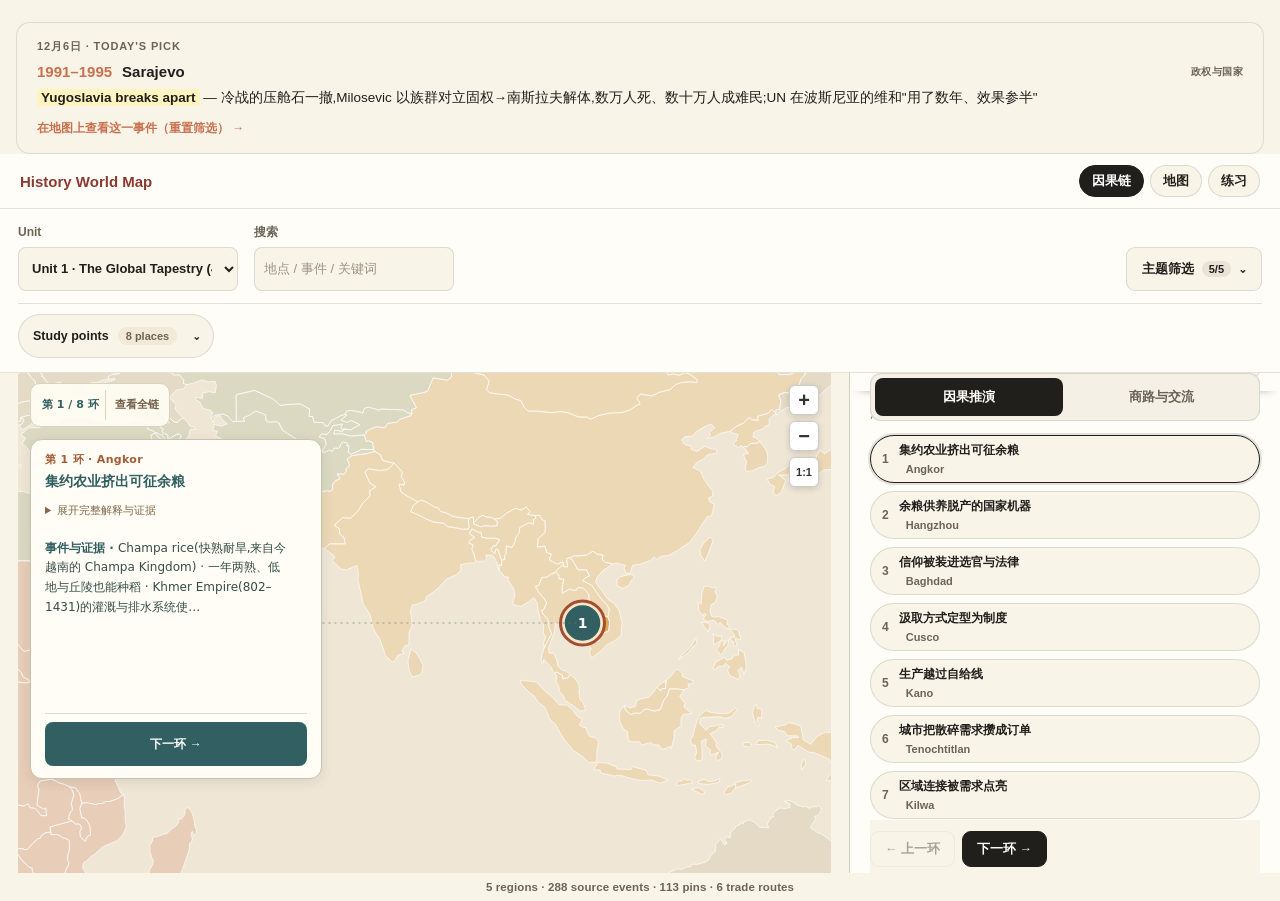
==== index.html @ 251aaf67 "feat: extract independently deployed World History workspace" ====
<!DOCTYPE html>
<html lang="zh-CN">
<head>
<meta charset="UTF-8">
<meta name="viewport" content="width=device-width, initial-scale=1">
<title>Magic History — AP 世界历史互动地图</title>
<meta name="description" content="历史不是要背的年表,是一张可以走进去的地图。AMSCO 教材页码可查、按 AP CED 五大主题分类的互动世界历史地图。">
<meta property="og:type" content="website">
<meta property="og:title" content="Magic History — AP 世界历史互动地图">
<meta property="og:description" content="悬浮、点开、跟着商队一路走——每一个地方都有它自己的故事。AMSCO 页码可查,按 AP CED 五大主题分类。">
<!-- 分享封面。相对路径在 Twitter/Facebook 能解析,但微信等抓取器只认绝对 URL ——
     域名确定后把 og:image / twitter:image 换成 https://<域名>/og-cover.png,并把 og:url 那行的注释打开。 -->
<meta property="og:image" content="og-cover.png">
<meta property="og:image:width" content="1200">
<meta property="og:image:height" content="630">
<meta property="og:image:alt" content="Magic History —— 世界地图底纹上的站名与标语">
<meta property="og:site_name" content="Magic History">
<meta property="og:locale" content="zh_CN">
<!-- <meta property="og:url" content="https://<域名>/"> -->
<meta name="twitter:card" content="summary_large_image">
<meta name="twitter:title" content="Magic History — AP 世界历史互动地图">
<meta name="twitter:description" content="悬浮、点开、跟着商队一路走——每一个地方都有它自己的故事。AMSCO 页码可查,按 AP CED 五大主题分类。">
<meta name="twitter:image" content="og-cover.png">
<link rel="icon" href="data:image/svg+xml,<svg xmlns='http://www.w3.org/2000/svg' viewBox='0 0 100 100'><rect width='100' height='100' rx='22' fill='%23c9714f'/><text x='50' y='50' font-family='Georgia,serif' font-size='62' fill='%23f9f4e8' text-anchor='middle' dominant-baseline='central'>M</text></svg>">
<style>
:root {
  --frame: #f2d3ce;
  --card: #f9f4e8;
  --ink: #211f1c;
  --ink-soft: #6b6456;
  --line: rgba(33,31,28,0.12);
  --sage: #8fa878;
  --gold: #d9a441;
  --blue: #6f9bc7;
  --pink: #e0949a;
  --terracotta: #c9714f;
  --sage-soft: #dbe4d2;
  --gold-soft: #f3e2bf;
  --blue-soft: #dbe7f0;
  --pink-soft: #f7e0e1;
}
* { box-sizing: border-box; }
html, body {
  margin: 0; height: 100%;
  background: var(--frame);
  color: var(--ink);
  font-family: "PingFang SC", "Hiragino Sans GB", -apple-system, "Helvetica Neue", sans-serif;
}
.serif { font-family: "Big Caslon", "Iowan Old Style", Georgia, "Palatino Linotype", "Songti SC", serif; }

.frame {
  min-height: 100%;
  display: flex; align-items: center; justify-content: center;
  padding: clamp(14px, 2vw, 24px);
}
.card {
  width: 100%; max-width: 1280px;
  background: var(--card);
  border-radius: 22px;
  box-shadow: 0 30px 70px rgba(33,31,28,0.18), 0 2px 0 rgba(255,255,255,0.4) inset;
  overflow: hidden;
  display: flex; flex-direction: column;
  position: relative;
}
/* Home 内容现在是真正的应用(地图+每日一史+功能区),让卡片按内容自然撑高、走整页滚动;
   Subjects/Teacher's pack/About us 内容轻,继续用封顶高度+内部滚动的"悬浮卡片"观感 */
.card.boxed { height: min(94vh, 900px); }

/* ---- nav ---- */
nav.topnav {
  flex: 0 0 auto;
  display: flex; align-items: center; justify-content: space-between;
  padding: 26px clamp(20px, 4vw, 52px) 0;
  z-index: 30;
}
.wordmark { font-size: 13px; font-weight: 800; letter-spacing: 0.14em; }
.wordmark .light { font-weight: 400; opacity: 0.65; }
.nav-right { display: flex; align-items: center; gap: clamp(14px, 2.6vw, 28px); }
.navlinks { display: flex; gap: clamp(18px, 3vw, 34px); list-style: none; margin: 0; padding: 0; }

/* ---- 语言切换(中文 / EN):中文为当前版本,英文版做好前点 EN 只提示 ---- */
.lang-switch { position: relative; display: flex; align-items: center; gap: 2px; }
.lang-switch .lang {
  font: inherit; font-size: 12.5px; font-weight: 700; color: var(--ink-soft);
  background: none; border: none; padding: 4px 8px; border-radius: 7px; cursor: pointer;
  transition: color .15s ease, background .15s ease;
}
.lang-switch .lang:hover { color: var(--ink); background: rgba(33,31,28,0.06); }
.lang-switch .lang.active { color: var(--ink); background: rgba(33,31,28,0.07); }
.lang-switch .lang:focus-visible { outline: 2px solid var(--terracotta); outline-offset: 2px; }
.lang-switch .lang-sep { font-size: 11px; color: rgba(33,31,28,0.25); }
.lang-hint {
  position: absolute; top: calc(100% + 8px); right: 0; white-space: nowrap;
  background: var(--ink); color: #fff; font-size: 11.5px; font-weight: 700;
  padding: 6px 11px; border-radius: 8px; z-index: 40;
  opacity: 0; transform: translateY(-3px); pointer-events: none;
  transition: opacity .2s ease, transform .2s ease;
}
.lang-hint.show { opacity: 1; transform: translateY(0); }
.navlinks li { font-size: 13px; font-weight: 600; color: var(--ink-soft); cursor: pointer; position: relative; padding-bottom: 4px; transition: color .15s ease; }
.navlinks li:hover { color: var(--ink); }
.navlinks li.active { color: var(--ink); }
.navlinks li.active::after {
  content: ""; position: absolute; left: 0; right: 0; bottom: -2px; height: 2px; background: var(--ink); border-radius: 2px;
}

/* ---- 尊重系统的"减少动态效果"设置:悬停位移、卡片浮起、平滑滚动一律收掉 ---- */
@media (prefers-reduced-motion: reduce) {
  *, *::before, *::after {
    animation-duration: .001ms !important; animation-iteration-count: 1 !important;
    transition-duration: .001ms !important; scroll-behavior: auto !important;
  }
  .today-pick:hover, .hero-cta:hover, .event-card.is-result:hover { transform: none; }
}

/* ---- view switching ---- */
.card > main { display: flex; flex-direction: column; flex: 1 1 auto; min-height: 0; }
.view { display: none; flex: 1 1 auto; min-height: 0; position: relative; }
.view.active { display: flex; flex-direction: column; }

/* ---- 每个非首页视图顶部的"回首页"链接,深入地图/事件卡片后不用滚回顶部找导航 ---- */
.back-link {
  position: absolute; top: 64px; left: clamp(16px, 3vw, 40px); z-index: 25;
  display: inline-flex; align-items: center; gap: 6px;
  font-size: 12.5px; font-weight: 700; color: #fff;
  background: var(--ink); padding: 7px 14px 7px 11px; border-radius: 999px;
  box-shadow: var(--shadow-sm, 0 1px 2px rgba(0,0,0,0.08));
  cursor: pointer; transition: opacity .15s ease, transform .15s ease;
}
.back-link:hover { opacity: 0.85; transform: translateX(-2px); }

/* ---- keyboard focus (a11y): 键盘 Tab 到可点元素时给出清晰焦点环 ---- */
.navlinks li:focus-visible, .subject-item:focus-visible, .today-pick:focus-visible,
.feature-clickable:focus-visible, .back-link:focus-visible, .hero-cta:focus-visible {
  outline: 2px solid var(--terracotta); outline-offset: 3px; border-radius: 6px;
}

/* ---- hero (home) ---- */
#view-home { align-items: stretch; justify-content: flex-start; }
.hero-copy { text-align: center; padding: 8px 24px 4px; }
.hero-copy h1 { font-size: clamp(28px, 4.6vw, 48px); font-weight: 500; margin: 6px 0 10px; letter-spacing: 0.02em; text-transform: lowercase; }
.hero-copy p { font-size: 14px; color: var(--ink-soft); max-width: 480px; margin: 0 auto; line-height: 1.75; }
.hero-cta {
  display: inline-flex; align-items: center; gap: 8px; margin-top: 20px;
  background: var(--ink); color: #fff; border: none; border-radius: 999px;
  padding: 11px 24px; font-size: 13px; font-weight: 700; cursor: pointer;
  transition: transform .15s ease, box-shadow .15s ease;
}
.hero-cta:hover { transform: translateY(-1px); box-shadow: 0 10px 20px rgba(33,31,28,0.22); }

.today-pick {
  width: 100%; max-width: 640px; margin: 22px auto 0; padding: 16px 20px;
  background: var(--card); border: 1px solid var(--line); border-radius: 14px;
  cursor: pointer; transition: box-shadow .15s ease, transform .15s ease; text-align: left;
}
.today-pick:hover { box-shadow: 0 10px 24px rgba(33,31,28,0.10); transform: translateY(-1px); }
.today-pick .tp-eyebrow { font-size: 11px; font-weight: 700; letter-spacing: 0.08em; text-transform: uppercase; color: var(--ink-soft); margin-bottom: 9px; }
.today-pick .tp-top { display: flex; align-items: center; gap: 10px; margin-bottom: 7px; flex-wrap: wrap; }
.today-pick .tp-yr { font-weight: 800; font-size: 15px; color: var(--terracotta); font-variant-numeric: tabular-nums; }
.today-pick .tp-city { font-weight: 700; font-size: 15px; }
.today-pick .tp-cat { margin-left: auto; font-size: 10px; font-weight: 700; color: var(--ink-soft); text-transform: uppercase; letter-spacing: 0.04em; }
.today-pick .tp-trig { font-size: 13.5px; line-height: 1.65; color: var(--ink); }
.today-pick .tp-trig .hl { background: #fff3bf; padding: 1px 4px; border-radius: 3px; font-weight: 700; }
.today-pick .tp-cta { margin-top: 11px; font-size: 12px; font-weight: 700; color: var(--terracotta); }

/* ---- 地图卡:表头 + 左右分栏(左地图 | 右事件),两边并排、都在视野里 ---- */
.map-card {
  width: 100%; max-width: 1000px; margin: 12px auto 0; border-radius: 18px; overflow: hidden;
  border: 1px solid var(--line); background: var(--card);
  box-shadow: var(--shadow-md, 0 6px 20px rgba(28,33,40,0.10));
}
.map-card[data-subject="world"],
.map-card[data-subject="art"] { width: calc(100% - 32px); max-width: none; }
.map-card-head { display: flex; align-items: center; gap: 12px; margin: 0; padding: 11px 20px; font-size: 15px; font-weight: 800; color: #8b3a2f; border-bottom: 1px solid var(--line); background: #fffdf8; }
/* 标题行的常驻入口:三组功能原本只在事件面板空态里露出,学生点开某一站后就再也找不到 */
.map-card-head .hdr-menu { display: flex; gap: 6px; margin-left: auto; }
.map-card-head .hdr-menu[hidden] { display: none; }
.map-card-head .hdr-btn { min-height: 32px; padding: 0 12px; border: 1px solid var(--line); border-radius: 999px; background: var(--card); font: inherit; font-size: 12px; font-weight: 700; color: var(--ink); cursor: pointer; }
.map-card-head .hdr-btn:hover { border-color: var(--ink-soft); }
.map-card-head .hdr-btn:focus-visible { outline: 2px solid #28708a; outline-offset: 2px; }
.map-card-head .hdr-btn[aria-pressed="true"] { background: var(--ink); border-color: var(--ink); color: #fff; }
/* ---- 满宽地图工具栏(时期 + 主题 + 搜索),横跨地图与事件面板之上。
       版式与艺术史地图那条筛选栏一致:标签在上、控件在下,44px 触摸高度 ---- */
.map-toolbar-host { position: relative; display: flex; flex-wrap: wrap; align-items: end; gap: 12px 18px; padding: 14px 18px; background: #fffdf8; border-bottom: 1px solid var(--line); }
.map-card[data-subject="world"] .map-toolbar-host {
  display: grid; grid-template-columns: minmax(168px, 220px) minmax(240px, 1fr) auto;
  align-items: end; gap: 12px 16px;
}
.map-toolbar-host[hidden] { display: none; }
.study-directory { grid-column:1/-1; min-width:0; border-top:1px solid var(--line); padding-top:10px; }
.study-directory summary { display:flex; align-items:center; gap:9px; min-height:44px; width:fit-content; padding:0 14px; border:1px solid var(--line); border-radius:999px; font-size:12.5px; font-weight:700; background:var(--card); cursor:pointer; list-style:none; }
.study-directory summary::-webkit-details-marker { display:none; }
.study-directory summary::after { content:'⌄'; margin-left:7px; }
.study-directory[open] summary::after { content:'⌃'; }
.study-directory summary:focus-visible, .study-place:focus-visible { outline:2px solid #28708a; outline-offset:3px; }
.study-directory-count { border-radius:999px; background:#f2e9d8; padding:3px 8px; font-size:11px; color:var(--ink-soft); }
.study-directory-heading { display:flex; flex-wrap:wrap; justify-content:space-between; gap:5px 12px; margin:13px 0 9px; font-size:12px; color:var(--ink-soft); font-weight:600; }
.study-directory-content { max-height:260px; overflow-y:auto; padding:3px; }
.study-directory-unit + .study-directory-unit { margin-top:16px; }
.study-directory-unit h3 { margin:0 0 9px; font-size:12px; font-weight:700; color:var(--ink-soft); }
.study-place-list { display:grid; grid-template-columns:repeat(4,minmax(0,1fr)); gap:8px; }
.study-place { display:flex; align-items:center; gap:10px; text-align:left; width:100%; min-height:60px; padding:10px 12px; border:1px solid var(--line); border-radius:11px; color:var(--ink); background:var(--card); font:inherit; cursor:pointer; }
.study-place:hover { border-color:var(--ink-soft); background:#faf5ea; }
.study-place[aria-pressed="true"] { border-color:#597f8b; background:#edf4f4; }
.study-pin-number { display:grid; place-items:center; flex:0 0 27px; height:27px; border-radius:50%; background:#426b93; color:white; font-size:11px; font-weight:700; }
.study-place-copy { min-width:0; display:grid; gap:4px; }
.study-place-name { font-size:13px; font-weight:700; line-height:1.35; overflow-wrap:anywhere; }
.study-place-meta { font-size:11.5px; font-weight:500; color:var(--ink-soft); }
.study-directory-status { margin:9px 0 0; font-size:12px; color:#8b3a2f; }
.study-directory-status:empty { display:none; }
@media (max-width:900px) { .study-place-list { grid-template-columns:repeat(2,minmax(0,1fr)); } }
@media (max-width:450px) { .study-place-list { grid-template-columns:1fr; } }
.mth-field { display: grid; gap: 5px; color: var(--ink-soft); font-size: 12px; font-weight: 600; }
.mth-field-label { display: flex; align-items: center; justify-content: space-between; gap: 10px; }
/* 时期/搜索是定宽控件;主题吃掉整行剩余空间,药丸在自己这一格里换行 */
.mth-field-search { flex: 0 1 auto; }
.mth-field-cats { flex: 1 1 320px; min-width: 0; }
.map-toolbar-host select, .map-toolbar-host input[type="search"] {
  font: inherit; min-height: 44px; max-width: 100%;
  border: 1px solid var(--line); border-radius: 8px; padding: 5px 9px;
  color: var(--ink); background: var(--card); font-size: 13px; font-weight: 600;
}
.map-toolbar-host select { min-width: 168px; }
/* 主题是多选药丸(时期是单选下拉),药丸行与下拉底部对齐 */
.mth-cats { display: flex; flex-wrap: wrap; gap: 7px; min-height: 44px; align-items: center; }
.mth-cat { display: inline-flex; align-items: center; gap: 5px; height: 34px; padding: 0 13px; border: 1px solid var(--line); border-radius: 999px; background: var(--card); font-size: 12.5px; font-weight: 700; color: var(--ink); cursor: pointer; user-select: none; transition: opacity .15s ease, border-color .15s ease; }
.mth-cat:hover { border-color: var(--ink-soft); }
.mth-cat:focus-visible { outline: 2px solid #28708a; outline-offset: 2px; }
.mth-cat .dot { width: 8px; height: 8px; border-radius: 50%; flex-shrink: 0; }
.mth-cat[aria-pressed="false"] { opacity: 0.4; }
.mth-theme-toggle {
  display: inline-flex; align-items: center; justify-content: center; gap: 8px;
  min-height: 44px; padding: 0 15px; border: 1px solid var(--line); border-radius: 9px;
  background: var(--card); color: var(--ink); font: inherit; font-size: 13px; font-weight: 800;
  cursor: pointer; white-space: nowrap;
}
.mth-theme-toggle:hover { border-color: var(--ink-soft); }
.mth-theme-toggle:focus-visible { outline: 2px solid #28708a; outline-offset: 2px; }
.mth-theme-toggle[aria-expanded="true"] { border-color: var(--terracotta); background: #fff; }
.mth-theme-active { min-width: 24px; padding: 2px 7px; border-radius: 999px; background: rgba(33,31,28,.08); font-size: 11px; }
.mth-theme-chevron { transition: transform .15s ease; }
.mth-theme-toggle[aria-expanded="true"] .mth-theme-chevron { transform: rotate(180deg); }
.mth-theme-panel {
  position: absolute; top: calc(100% - 6px); right: 18px; z-index: 20;
  width: min(560px, calc(100% - 36px)); padding: 12px;
  border: 1px solid var(--line); border-radius: 12px; background: #fffdf8;
  box-shadow: 0 12px 28px rgba(33,31,28,.16);
}
.mth-theme-panel[hidden] { display: none; }
.mth-search { position: relative; display: flex; align-items: center; }
.mth-search input { width: 200px; max-width: 46vw; padding-right: 34px; }
.mth-search input::placeholder { color: #9b9382; font-weight: 500; }
.map-toolbar-host select:focus-visible, .mth-search input:focus-visible { outline: 2px solid #28708a; outline-offset: 1px; }
/* 清除键做成 28px 的可视圆点 + 44px 的透明热区,跟地图标点的触摸标准对齐 */
.mth-clear { position: absolute; right: 6px; width: 28px; height: 28px; border: none; border-radius: 50%; background: rgba(33,31,28,0.09); color: #555; font-size: 15px; line-height: 1; cursor: pointer; display: flex; align-items: center; justify-content: center; }
.mth-clear::before { content: ""; position: absolute; top: 50%; left: 50%; width: 44px; height: 44px; transform: translate(-50%, -50%); }
.mth-clear[hidden] { display: none; }   /* display:flex 会盖掉 [hidden] 的 UA 样式,得显式关掉 */
.mth-count { font-size: 11.5px; font-weight: 700; color: var(--ink-soft); white-space: nowrap; }
@media (max-width: 720px) {
  .map-toolbar-host { padding: 12px 14px; gap: 10px 14px; }
  .map-card[data-subject="world"] .map-toolbar-host { grid-template-columns: minmax(0, 1fr); }
  .mth-field { gap: 4px; }
  .mth-cats { gap: 6px; }
  .mth-search input, .map-toolbar-host select, .mth-theme-toggle { width: 100%; max-width: none; }
  .mth-theme-panel { right: 14px; width: calc(100% - 28px); }
}
.mth-count:empty { display: none; }
.map-events-split { display: flex; align-items: stretch; height: min(540px, 62vh); }
.map-card[data-subject="world"] .map-events-split {
  display: grid;
  grid-template-columns: minmax(0, 1fr) clamp(380px, 34%, 430px);
}
.home-map-wrap { position: relative; flex: 0 0 66.67%; height: 100%; overflow: hidden; border-right: 1px solid var(--line); background: #efe7d6; }
.map-card[data-subject="world"] .home-map-wrap { min-width: 0; }
.subject-map-frame { display: none; width: 100%; height: 100%; border: 0; }
.subject-map-frame.active { display: block; }
.map-card[data-subject="art"] .map-events-split { height: min(760px, 78vh); }
.map-card[data-subject="art"] .home-map-wrap,
.map-card[data-subject="euro"] .home-map-wrap,
.map-card[data-subject="us"] .home-map-wrap,
.map-card[data-subject="geo"] .home-map-wrap { flex-basis: 100%; height: 100%; border-right: 0; border-bottom: 0; }
.map-card[data-subject="art"] .home-events { display: none; }
.home-map-caption { text-align: center; font-size: 11.5px; font-weight: 700; color: var(--ink-soft); letter-spacing: 0.01em; margin: 10px 0 0; }

/* ---- subject switcher (地图上方的科目切换药丸) ---- */
.subject-switcher {
  display: flex; gap: 8px; flex-wrap: wrap; justify-content: center;
  width: 100%; max-width: 1000px; margin: 22px auto 0; padding: 0 clamp(20px, 4vw, 52px);
}
.subj-pill {
  scroll-margin-top:8px;
  display: inline-flex; align-items: center; gap: 7px; font-size: 13px; font-weight: 700;
  color: var(--ink-soft); background: var(--card); border: 1px solid var(--line);
  border-radius: 999px; padding: 7px 15px; cursor: pointer;
  transition: transform .12s ease, border-color .15s ease, background .15s ease, color .15s ease;
}
.subj-pill:hover { transform: translateY(-1px); border-color: var(--ink-soft); }
.subj-pill .dot { width: 9px; height: 9px; border-radius: 50%; background: var(--pdot); flex-shrink: 0; }
.subj-pill.active { color: #fff; border-color: transparent; background: var(--pdot); }
.subj-pill.active .dot { background: #fff; }
.subj-pill .soon { font-size: 9.5px; font-weight: 700; letter-spacing: .03em; text-transform: uppercase; opacity: .7; }
.subj-pill:focus-visible { outline: 2px solid var(--terracotta); outline-offset: 3px; }

/* ---- 地图区覆盖层:切换加载骨架屏 & 未上线科目的"即将上线"占位 ---- */
.map-overlay { position: absolute; inset: 0; display: none; align-items: center; justify-content: center; z-index: 5; }
.map-overlay.show { display: flex; }
.map-coming-soon { flex-direction: column; gap: 12px; text-align: center; padding: 24px; background: var(--soon-soft, var(--sage-soft)); }
.map-coming-soon .cs-badge { width: 54px; height: 54px; border-radius: 50%; background: #fff; display: flex; align-items: center; justify-content: center; font-size: 24px; color: var(--soon-ink, var(--ink)); }
.map-coming-soon h3 { margin: 0; font-size: 21px; font-weight: 600; color: var(--soon-ink, var(--ink)); }
.map-coming-soon p { margin: 0; font-size: 13px; color: var(--ink-soft); max-width: 320px; line-height: 1.65; }
.map-skeleton { flex-direction: column; gap: 12px; background: var(--card); }
.map-skeleton .sk-label { font-size: 12.5px; font-weight: 700; color: var(--ink-soft); }
.map-skeleton .sk-bar { width: 220px; height: 12px; border-radius: 6px; background: linear-gradient(90deg, #ece3d2 25%, #f6efe0 50%, #ece3d2 75%); background-size: 200% 100%; animation: sk-shimmer 1.1s linear infinite; }
.map-skeleton .sk-bar.s2 { width: 150px; }
.map-retry { display:none; min-height:40px; padding:8px 16px; border:1px solid var(--line); border-radius:999px; color:var(--ink); background:var(--card); font:inherit; font-size:12px; font-weight:700; cursor:pointer; }
.map-retry.show { display:block; }
@keyframes sk-shimmer { 0% { background-position: 200% 0; } 100% { background-position: -200% 0; } }

/* ---- 右侧事件面板:与地图等高、内部滚动;点标点后该站事件在这里完整显示(单列) ---- */
/* overscroll-behavior: contain —— 面板滚到头之后不要把滚动交给外层页面,
   否则学生在右栏读链条,读到底整个首页跟着往下窜。 */
.home-events { flex: 1 1 0; min-width: 0; height: 100%; overflow-y: auto; overscroll-behavior: contain; background: var(--card); }
.home-events .he-empty { padding: 52px 22px; text-align: center; color: var(--ink-soft); font-size: 13px; line-height: 1.75; }
.home-events .event-head { display: flex; align-items: center; flex-wrap: wrap; gap: 4px 10px; margin: 0; padding: 16px 20px 13px; border-bottom: 1px solid var(--line); background: var(--card); position: sticky; top: 0; z-index: 1; }
.home-events .event-head .badge { width: 32px; height: 32px; border-radius: 8px; color: #fff; display: flex; align-items: center; justify-content: center; font-weight: 800; font-size: 14px; flex-shrink: 0; font-variant-numeric: tabular-nums; }
.home-events .event-head .city-name { font-size: 19px; font-weight: 800; letter-spacing: -0.01em; }
.home-events .event-head .city-count { font-size: 12px; color: var(--ink-soft); font-weight: 600; white-space: nowrap; }
/* 面板较窄,事件卡一律单列纵向堆叠,不用多栏/并排 */
.home-events .event-list { columns: initial !important; display: block; padding: 14px 18px 22px; }
.home-events .event-list .event-card { max-width: none; margin: 0 0 12px; flex: none; }
.home-events .event-card { break-inside: avoid; border: 1px solid var(--line); border-left: 4px solid var(--ink-soft); border-radius: 10px; padding: 13px 16px; background: #fff; box-shadow: 0 1px 2px rgba(33,31,28,0.06); }
.home-events .event-card .ec-top { display: flex; align-items: center; gap: 9px; margin-bottom: 7px; }
.home-events .event-card .ec-yr { font-weight: 800; font-size: 13.5px; color: var(--terracotta); font-variant-numeric: tabular-nums; letter-spacing: -0.01em; }
.home-events .event-card .ec-cat { font-size: 10px; font-weight: 700; color: var(--ink-soft); text-transform: uppercase; letter-spacing: .05em; margin-left: auto; white-space: nowrap; }
.home-events .event-card .ec-trig { font-size: 13.5px; font-weight: 600; line-height: 1.55; color: var(--ink); }
.home-events .event-card .ec-trig .hl { background: #fff3bf; padding: 1px 4px; border-radius: 3px; font-weight: 700; }
/* 搜索结果条(从地图镜像过来的),点一条跳到地图上那一站 */
.home-events .event-card.is-result { cursor: pointer; transition: border-color .15s ease, box-shadow .15s ease, transform .15s ease; }
.home-events .event-card.is-result:hover { border-color: var(--ink-soft); box-shadow: 0 3px 10px rgba(28,33,40,0.10); transform: translateY(-1px); }
.home-events .event-card.is-result:focus-visible { outline: 2px solid #28708a; outline-offset: 2px; }
.home-events .ec-where { display: flex; align-items: center; gap: 7px; margin-top: 9px; padding-top: 8px; border-top: 1px dashed var(--line); font-size: 11.5px; font-weight: 700; color: var(--ink-soft); }
.home-events .ec-where .ew-pin { display: inline-flex; align-items: center; justify-content: center; min-width: 19px; height: 19px; padding: 0 5px; border-radius: 5px; background: rgba(139,26,26,0.10); color: #8b1a1a; font-size: 11px; font-variant-numeric: tabular-nums; }
.home-events .ec-where .ew-go { margin-left: auto; color: var(--terracotta); white-space: nowrap; }
.home-events .event-head .badge-search { background: #3f4a56 !important; font-size: 15px; }
/* ---- 随堂练习面板(从地图镜像过来) ---- */
.home-events .quiz-panel { padding: 16px 20px 14px; border-bottom: 1px solid var(--line); background: #fffdf8; }
.home-events .qz-head { display: flex; align-items: baseline; gap: 12px; }
.home-events .qz-title { font-size: 16px; font-weight: 800; color: var(--ink); }
.home-events .qz-score { margin-left: auto; font-size: 12px; font-weight: 700; color: var(--ink-soft); white-space: nowrap; }
.home-events .qz-ask { margin: 10px 0 0; font-size: 13.5px; font-weight: 700; color: var(--ink); }
.home-events .qz-ask span { margin-left: 8px; font-size: 12px; font-weight: 600; color: var(--ink-soft); }
.home-events .qz-opts { display: flex; flex-wrap: wrap; gap: 7px; margin: 12px 0 0; }
.home-events .qz-opt { min-height: 40px; padding: 0 15px; border: 1px solid var(--line); border-radius: 9px; background: var(--card); font: inherit; font-size: 13px; font-weight: 700; color: var(--ink); cursor: pointer; transition: border-color .15s ease, background .15s ease; }
.home-events .qz-opt:hover { border-color: var(--ink-soft); background: #fff; }
.home-events .qz-opt:focus-visible { outline: 2px solid #28708a; outline-offset: 2px; }
.home-events .qz-opt .qz-dot { display: inline-block; width: 8px; height: 8px; border-radius: 50%; margin-right: 6px; vertical-align: middle; }
.home-events .qz-opts-stack { flex-direction: column; align-items: stretch; }
.home-events .qz-opt-long { min-height: 0; padding: 11px 14px; text-align: left; font-weight: 600; line-height: 1.6; white-space: normal; }
.home-events .qz-stats { margin: 12px 0 0; font-size: 11.5px; font-weight: 600; color: var(--ink-soft); }
.home-events .qz-link { border: none; background: none; padding: 0; font: inherit; font-size: 11.5px; font-weight: 700; color: var(--terracotta); text-decoration: underline; cursor: pointer; }
.home-events .qz-link:focus-visible { outline: 2px solid #28708a; outline-offset: 2px; }
.home-events .qz-result { display: flex; align-items: baseline; gap: 14px; margin: 14px 0 0; flex-wrap: wrap; }
.home-events .qz-big { font-size: 34px; font-weight: 800; letter-spacing: -0.02em; color: var(--ink); font-variant-numeric: tabular-nums; }
.home-events .qz-big span { font-size: 18px; font-weight: 700; color: var(--ink-soft); }
.home-events .qz-verdict-text { font-size: 13px; font-weight: 700; color: var(--ink-soft); }
.home-events .qz-note { margin-left: auto; padding: 2px 8px; border-radius: 999px; background: rgba(33,31,28,0.08); font-size: 11px; font-weight: 700; color: var(--ink-soft); white-space: nowrap; }
.home-events .qz-card { margin: 11px 0 0; padding: 13px 16px; border: 1px solid var(--line); border-left: 4px solid var(--ink-soft); border-radius: 10px; background: #fff; }
.home-events .qz-meta { display: flex; align-items: center; gap: 9px; margin-bottom: 7px; }
.home-events .qz-yr { font-weight: 800; font-size: 13.5px; color: var(--terracotta); font-variant-numeric: tabular-nums; }
.home-events .qz-cat { font-size: 10px; font-weight: 700; color: var(--ink-soft); text-transform: uppercase; letter-spacing: .05em; margin-left: auto; white-space: nowrap; }
.home-events .qz-trig { font-size: 13.5px; font-weight: 600; line-height: 1.6; color: var(--ink); }
.home-events .qz-trig .hl { background: #fff3bf; padding: 1px 4px; border-radius: 3px; font-weight: 700; }
.home-events .qz-verdict { display: flex; flex-wrap: wrap; align-items: center; gap: 10px; margin: 12px 0 0; padding: 10px 13px; border-radius: 9px; font-size: 13px; font-weight: 700; }
.home-events .qz-verdict.ok { background: rgba(143,168,120,0.18); color: #3f5230; }
.home-events .qz-verdict.near { background: rgba(217,164,65,0.20); color: #7a5a12; }
.home-events .qz-verdict.bad { background: rgba(139,26,26,0.12); color: #8b1a1a; }
.home-events .qz-ctrl { display: flex; flex-wrap: wrap; align-items: center; gap: 8px; margin: 13px 0 0; }
.home-events .qz-hint { font-size: 12px; font-weight: 700; color: var(--ink-soft); }
.home-events .qz-stem { margin: 10px 0 0; font-size: 13px; line-height: 1.7; color: var(--ink-soft); }
.home-events .qz-reveal-title { padding: 14px 20px 0; font-size: 12px; font-weight: 800; color: var(--ink-soft); }
.home-events .quiz-chip .rc-dot { box-shadow: 0 0 0 3px rgba(139,26,26,0.12); }

/* ---- 商路行程面板(从地图镜像过来) ---- */
.home-events .route-panel { padding: 16px 20px 14px; border-bottom: 1px solid var(--line); background: #fffdf8; }
/* 标题与切换器是导航,必须常驻:面板会自动滚到当前环,不吸顶的话学生一落地就看不到
   自己在哪条链、能往哪切(实测落地 scrollTop 632,标题和切换器都在视口外)。 */
/* 吸顶块要满宽出血:负外边距抵掉 .route-panel 的 16px/20px 内边距,再用等量内边距把文字放回原位。
   否则背景两侧各短 20px,内容会从缝里滚过去;上内边距只有 2px 时标题几乎贴着边框。
   背景用 inherit 跟 .route-panel 取同一个值 —— 写 var(--card) 会差出一档(#f9f4e8 vs #fffdf8),
   看起来就像面板上贴了一块独立色块。 */
.home-events .rt-top { position: sticky; top: 0; z-index: 3; background: inherit;
  margin: -16px -20px 0; padding: 16px 20px 13px;
  box-shadow: 0 7px 9px -9px rgba(43,33,24,.45); }
.home-events .chain-panel-toggle { position: sticky; top: 0; z-index: 4; display: flex; flex-wrap: wrap; gap: 6px; margin: -16px -20px 12px; padding: 16px 20px 10px; background: #fffdf8; }
.home-events .chain-panel-toggle button { flex: 1 1 112px; min-width: 0; min-height: 36px; padding: 6px 12px; border: 1px solid var(--line); border-radius: 999px; background: var(--card); color: var(--ink-soft); font: inherit; font-size: 12px; font-weight: 800; cursor: pointer; }
.home-events .chain-panel-toggle button:hover { border-color: var(--ink-soft); }
.home-events .chain-panel-toggle button[aria-pressed="true"] { border-color: var(--ink); background: var(--ink); color: #fff; }
.home-events .chain-panel-toggle button:focus-visible { outline: 2px solid #28708a; outline-offset: 2px; }
.home-events .chain-route-panel .rt-top { top: 62px; margin-top: 0; }
.home-events .course-mainline { padding: 16px 20px 20px; border-bottom: 1px solid var(--line); background: #fffdf8; }
.home-events .course-mainline-head { margin: 0 0 13px; }
.home-events .course-mainline-title { font-size: 17px; font-weight: 800; }
.home-events .course-mainline-subtitle { margin: 5px 0 0; color: var(--ink-soft); font-size: 12px; line-height: 1.55; }
.home-events .course-mainline-sequence { display: flex; flex-direction: column; align-items: stretch; min-width: 0; }
.home-events .mainline-segment { position: relative; display: grid; grid-template-columns: auto minmax(0, 1fr) auto; align-items: center; gap: 9px; width: 100%; min-width: 0; padding: 12px 13px; border: 1px solid var(--line); border-radius: 11px; background: var(--card); color: var(--ink); font: inherit; text-align: left; }
.home-events button.mainline-segment { cursor: pointer; }
.home-events button.mainline-segment:hover { border-color: var(--ink-soft); background: #fffaf0; }
.home-events button.mainline-segment:focus-visible { outline: 2px solid #28708a; outline-offset: 2px; }
.home-events .mainline-segment.active { border-color: #76539a; box-shadow: 0 0 0 1px rgba(118,83,154,.22); }
.home-events .mainline-node { width: 11px; height: 11px; border-radius: 50%; background: #76539a; box-shadow: 0 0 0 4px rgba(118,83,154,.12); }
.home-events .mainline-copy { min-width: 0; }
.home-events .mainline-name { display: block; overflow-wrap: anywhere; font-size: 12.5px; font-weight: 800; line-height: 1.5; }
.home-events .mainline-units { display: block; margin-top: 3px; color: var(--ink-soft); font-size: 11px; font-weight: 700; }
.home-events .mainline-rings { color: var(--ink-soft); font-size: 11px; font-weight: 800; white-space: nowrap; }
.home-events .mainline-bridge { position: relative; margin: 0 0 0 18px; padding: 10px 9px 10px 20px; border-left: 2px solid #287f83; color: var(--ink-soft); font-size: 11.5px; line-height: 1.55; overflow-wrap: anywhere; }
.home-events .mainline-bridge::before { content: "↓"; position: absolute; left: -8px; top: 50%; transform: translateY(-50%); padding: 1px 2px; background: #fffdf8; color: #287f83; font-weight: 900; }
.home-events .mainline-segment-pending { border-style: dashed; background: var(--paper); color: var(--ink-soft); }
.home-events .mainline-segment-pending .mainline-node { background: var(--ink-faint); box-shadow: none; }
.home-events .rt-head { display: flex; align-items: baseline; gap: 12px; flex-wrap: wrap; }
.home-events .rt-name { font-size: 16px; font-weight: 800; letter-spacing: -0.01em; color: var(--ink); }
.home-events .rt-progress { margin-left: auto; font-size: 12px; font-weight: 700; color: var(--ink-soft); white-space: nowrap; }
.home-events .rt-blurb { margin: 9px 0 0; font-size: 13px; line-height: 1.7; color: var(--ink); }
.home-events .rt-exam { margin: 7px 0 0; font-size: 12.5px; line-height: 1.65; color: var(--ink-soft); }
.home-events .rt-exam span { display: inline-block; margin-right: 6px; padding: 1px 7px; border-radius: 5px; background: rgba(43,33,24,0.09); color: var(--ink); font-size: 11px; font-weight: 800; }
.home-events .rt-seam { margin: 12px 0 0; padding: 11px 13px; border-left: 3px solid #287f83; border-radius: 0 8px 8px 0; background: rgba(40,127,131,0.08); color: var(--ink); }
.home-events .rt-seam + .rt-stops { margin-top: 10px; }
.home-events .rt-stops + .rt-seam { margin-top: 12px; }
.home-events .rt-seam-label { color: #176369; font-size: 11px; font-weight: 800; letter-spacing: .055em; text-transform: uppercase; }
.home-events .rt-seam-copy { margin: 5px 0 0; font-size: 12px; line-height: 1.65; color: var(--ink-soft); overflow-wrap: anywhere; }
.home-events .rt-seam-action { display: inline-flex; align-items: center; min-height: 34px; margin: 8px 0 0; padding: 0 11px; border: 1px solid rgba(40,127,131,0.45); border-radius: 8px; background: rgba(255,255,255,0.62); color: #176369; font: inherit; font-size: 12px; font-weight: 800; line-height: 1.35; text-align: left; white-space: normal; cursor: pointer; }
.home-events .rt-seam-action:hover { border-color: #287f83; background: rgba(255,255,255,0.88); }
.home-events .rt-seam-action:focus-visible { outline: 2px solid #287f83; outline-offset: 2px; }
.home-events .rt-seam-pending { display: inline-block; margin: 7px 0 0; color: #176369; font-size: 11.5px; font-weight: 700; }
@media (max-width: 720px) {
  .home-events .rt-seam { padding: 10px 11px; }
  .home-events .rt-seam-action { width: 100%; justify-content: center; }
}
.home-events .rt-stops { display: flex; flex-wrap: wrap; gap: 6px; margin: 12px 0 0; }
.home-events .rt-stop { display: inline-flex; align-items: center; gap: 6px; min-height: 34px; padding: 0 11px; border: 1px solid var(--line); border-radius: 999px; background: var(--card); font: inherit; font-size: 12px; font-weight: 700; color: var(--ink); cursor: pointer; }
.home-events .rt-stop .rt-dot { width: 7px; height: 7px; border-radius: 50%; background: #b7ae9c; }
.home-events .rt-stop .rt-num { font-variant-numeric: tabular-nums; color: var(--ink-soft); }
.home-events .rt-stop.done { opacity: .62; }
.home-events .rt-stop.done .rt-dot { background: var(--ink-soft); }
/* 因果链一律不用主题色:GOV/ECN/CDI/SIO/TEC 已占掉红绿紫橙深蓝,链条再用就分不清
   紫圆点到底是「文化与宗教」还是「因果链」。状态改用填充与环线表达。 */
.home-events .rt-stop.now { border-color: var(--ink); box-shadow: 0 0 0 2px rgba(43,33,24,0.13); }
.home-events .rt-stop.now .rt-dot { background: var(--ink); }
/* 因果链:竖排 + 箭头机制 */
/* sticky 控制条会盖住最后一环,给链条留出它的高度(8 环时正好压住交棒下一单元那环) */
.home-events .rt-stops-chain { flex-direction: column; align-items: stretch; gap: 0; padding-bottom: 52px; }
.home-events .rt-stops-chain .rt-stop { justify-content: flex-start; text-align: left; }
/* 链内切换器:主干链与补充链各占一行,标签列等宽,两个控件左右边缘对齐 —— 之前四块东西
   各自为政地堆着,窄栏里显得很挤。层级靠"一个是常驻按钮、一个是多选下拉"来分。 */
.home-events .rt-switch { display: flex; flex-direction: column; gap: 6px; margin: 9px 0 0; }
.home-events .rt-pick { display: flex; align-items: center; gap: 9px; }
.home-events .rt-pick-lb { flex: 0 0 42px; font-size: 11.5px; font-weight: 700; color: var(--ink-soft); }
.home-events .rt-spine { flex: 1 1 auto; min-width: 0; display: flex; align-items: center; gap: 8px; min-height: 34px;
  padding: 0 11px; border: 1px solid var(--line); border-radius: 8px; background: var(--card);
  font: inherit; font-size: 12.5px; font-weight: 700; color: var(--ink); cursor: pointer; text-align: left; }
.home-events .rt-spine:hover { border-color: var(--ink-soft); }
.home-events .rt-spine.on { border-color: var(--ink); background: rgba(43,33,24,0.05); }
.home-events .rt-spine .rc-dot { width: 8px; height: 8px; border-radius: 50%; flex: 0 0 8px; background: var(--ink) !important; }
.home-events .rs-name { flex: 1 1 auto; min-width: 0; }
.home-events .rt-branch-select { flex: 1 1 auto; min-width: 0; font: inherit; min-height: 34px; border: 1px solid var(--line);
  border-radius: 8px; padding: 4px 8px; color: var(--ink); background: var(--card); font-size: 12.5px; font-weight: 700; cursor: pointer; }
.home-events .rt-branch-select:hover { border-color: var(--ink-soft); }
.home-events .rt-switch-chip { display: inline-flex; align-items: center; gap: 5px; min-height: 30px; padding: 0 10px; border: 1px solid var(--line); border-radius: 999px; background: var(--card); font: inherit; font-size: 11.5px; font-weight: 700; color: var(--ink-soft); cursor: pointer; text-align: left; }
.home-events .rt-switch-chip:hover { border-color: var(--ink-soft); }
.home-events .rt-switch-chip.on { color: var(--ink); border-color: var(--ink); background: rgba(43,33,24,0.05); }
/* 支线空心环、骨架条实心点:同为中性色,靠填充区分层级 */
.home-events .rt-switch-chip .rc-dot { width: 7px; height: 7px; border-radius: 50%; flex: 0 0 7px; background: transparent !important; box-shadow: inset 0 0 0 1.5px var(--ink-soft); }
.home-events .rt-switch-chip .rc-count, .home-events .rt-spine .rc-count { font-size: 10.5px; }
.home-events .rt-stop .rt-sub { margin-left: 7px; font-size: 11px; font-weight: 600; color: var(--ink-soft); }
.home-events .rt-link { display: flex; gap: 8px; padding: 7px 0 7px 13px; margin: 2px 0; font-size: 12px; line-height: 1.6; color: var(--ink-soft); }
.home-events .rt-arrow { flex: 0 0 auto; color: var(--ink); font-weight: 800; }
.home-events .rt-evidence { margin: 11px 0 0; font-size: 12px; line-height: 1.6; color: var(--ink-soft); }
.home-events .rt-evidence span { display: inline-block; margin-right: 6px; padding: 1px 7px; border-radius: 5px; background: rgba(43,33,24,0.09); color: var(--ink); font-size: 11px; font-weight: 800; }
.home-events .chain-chip .rc-dot { box-shadow: 0 0 0 3px rgba(90,45,122,0.12); }
/* 同 world-map.html:链条长到超过右栏高度时,控制条吸底,"下一站"始终在手边 */
.home-events .rt-ctrl { display: flex; flex-wrap: wrap; gap: 7px; margin: 13px 0 0; position: sticky; bottom: 0; padding: 11px 0 6px; background: var(--card); }
.home-events .rt-btn { min-height: 36px; padding: 0 14px; border: 1px solid var(--line); border-radius: 9px; background: var(--card); font: inherit; font-size: 12.5px; font-weight: 700; color: var(--ink); cursor: pointer; }
.home-events .rt-btn.primary { background: var(--ink); border-color: var(--ink); color: #fff; }
.home-events .rt-btn.ghost { color: var(--ink-soft); }
.home-events .rt-btn[disabled] { opacity: .38; cursor: default; }
.home-events .rt-stop:focus-visible, .home-events .rt-btn:focus-visible { outline: 2px solid #28708a; outline-offset: 2px; }
/* ---- Unit 1 location study (cloned from the embedded map panel) ---- */
.home-events .location-study-entry { display: flex; justify-content: center; margin: 8px 18px 22px; }
.home-events .location-study-open { min-height: 44px; white-space: normal; }
.home-events .location-study-open:focus-visible { outline: 3px solid #28708a; outline-offset: 2px; }
.home-events .location-study-view { display: grid; gap: 14px; min-width: 0; padding: 16px 18px 22px; overflow-wrap: anywhere; }
.home-events .location-study-back { justify-self: start; min-height: 44px; white-space: normal; }
.home-events .location-study-title { margin: 0; color: var(--ink); font-size: 22px; line-height: 1.25; letter-spacing: -0.01em; }
.home-events .location-study-title:focus { border-radius: 4px; outline: 3px solid #28708a; outline-offset: 4px; }
.home-events .location-study-context { margin: -6px 0 0; color: var(--ink-soft); font-size: 12px; font-weight: 700; }
.home-events .location-study-list { display: grid; gap: 10px; min-width: 0; }
.home-events .location-study-item { min-width: 0; border: 1px solid var(--line); border-radius: 11px; background: var(--card); box-shadow: 0 1px 2px rgba(33,31,28,0.06); overflow: hidden; }
.home-events .location-study-toggle { display: grid; grid-template-columns: minmax(82px, auto) minmax(0, 1fr); gap: 5px 12px; width: 100%; min-height: 44px; padding: 13px 15px; border: 0; background: transparent; color: var(--ink); font: inherit; text-align: left; cursor: pointer; }
.home-events .location-study-toggle:hover { background: #fffaf0; }
.home-events .location-study-toggle[aria-expanded="true"] { background: #f7efe0; }
.home-events .location-study-toggle:focus-visible { position: relative; z-index: 1; outline: 3px solid #28708a; outline-offset: -3px; }
.home-events .location-study-date { grid-row: 1 / span 3; color: var(--terracotta); font-size: 12px; font-weight: 800; font-variant-numeric: tabular-nums; }
.home-events .location-study-name { min-width: 0; font-size: 14px; line-height: 1.35; }
.home-events .location-study-summary { min-width: 0; color: var(--ink-soft); font-size: 12.5px; font-weight: 500; line-height: 1.55; }
.home-events .location-study-main { min-width: 0; color: #176369; font-size: 11.5px; font-weight: 800; line-height: 1.45; }
.home-events .location-study-detail { display: grid; gap: 16px; min-width: 0; padding: 18px 17px 20px; border-top: 2px solid #b85e3c; background: #fffaf0; overflow-wrap: anywhere; }
.home-events .location-study-detail header, .home-events .location-study-detail section, .home-events .location-study-detail p, .home-events .location-study-detail ul, .home-events .location-study-detail dl { min-width: 0; margin: 0; }
.home-events .location-study-detail-header { display: grid; gap: 7px; padding-bottom: 14px; border-bottom: 1px solid #decfbd; }
.home-events .location-study-eyebrow { color: #9a472c; font-size: 11px; font-weight: 850; letter-spacing: .08em; text-transform: uppercase; }
.home-events .location-study-topics, .home-events .location-study-themes, .home-events .location-study-exam-skills { display: flex; flex-wrap: wrap; gap: 6px; min-width: 0; }
.home-events .location-study-topic, .home-events .location-study-theme { display: inline-flex; align-items: center; min-height: 26px; padding: 3px 8px; border-radius: 999px; font-size: 11px; font-weight: 800; line-height: 1.2; }
.home-events .location-study-topic { border: 1px solid #d7b299; color: #874228; background: #fff4e7; }
.home-events .location-study-theme { border: 1px solid color-mix(in srgb, var(--study-theme-color, #8b1a1a) 55%, #fff); color: #fff; background: var(--study-theme-color, #8b1a1a); }
.home-events .location-study-exam-skills-block { display: grid; gap: 5px; min-width: 0; }
.home-events .location-study-exam-skills-label { color: #176369; font-size: 11px; font-weight: 800; line-height: 1.2; }
.home-events .location-study-exam-skill { display: inline-flex; align-items: center; min-height: 26px; padding: 3px 8px; border: 1px solid #91bec1; border-radius: 999px; color: #176369; background: #edf6f7; font-size: 11px; font-weight: 800; line-height: 1.2; }
.home-events .location-study-unit-card { min-width: 0; border: 1px solid var(--line); border-left: 4px solid #28708a; border-radius: 11px; background: var(--card); box-shadow: 0 1px 2px rgba(33,31,28,0.06); overflow: hidden; overflow-wrap: anywhere; }
.home-events .location-study-unit-card[data-study-unit-card="synthesis"] { border-left-color: #b85e3c; }
.home-events .location-study-unit-card details { min-width: 0; }
.home-events .location-study-unit-card summary { position: relative; display: grid; gap: 5px; min-width: 0; min-height: 44px; padding: 12px 46px 13px 14px; color: var(--ink); cursor: pointer; list-style: none; }
.home-events .location-study-unit-card summary::-webkit-details-marker { display: none; }
.home-events .location-study-unit-card summary::after { content: "+"; position: absolute; top: 13px; right: 13px; display: inline-grid; place-items: center; width: 24px; height: 24px; border: 1px solid #28708a; border-radius: 50%; color: #176369; font-size: 17px; font-weight: 700; line-height: 1; }
.home-events .location-study-unit-card[data-study-unit-card="synthesis"] summary::after { border-color: #b85e3c; color: #9a472c; }
.home-events .location-study-unit-card details[open] summary::after { content: "−"; }
.home-events .location-study-unit-card summary:focus-visible { position: relative; z-index: 1; outline: 3px solid #28708a; outline-offset: -3px; }
.home-events .location-study-unit-role { min-width: 0; color: #176369; font-size: 11px; font-weight: 800; letter-spacing: .06em; line-height: 1.3; text-transform: uppercase; }
.home-events .location-study-unit-card[data-study-unit-card="synthesis"] .location-study-unit-role { color: #9a472c; }
.home-events .location-study-unit-title { min-width: 0; font-size: 15px; font-weight: 800; line-height: 1.35; }
.home-events .location-study-unit-summary { min-width: 0; color: var(--ink-soft); font-size: 12.5px; font-weight: 500; line-height: 1.6; }
.home-events .location-study-unit-body { display: grid; gap: 9px; min-width: 0; padding: 0 14px 15px; border-top: 1px solid var(--line); }
.home-events .location-study-unit-body p, .home-events .location-study-unit-body ul { min-width: 0; margin: 0; color: var(--ink-soft); font-size: 12.5px; line-height: 1.6; }
.home-events .location-study-unit-body p { padding-top: 12px; }
.home-events .location-study-unit-body ul { padding-left: 20px; }
.home-events .location-study-unit-body li + li { margin-top: 5px; }
.home-events .location-study-detail-title { margin: 2px 0 0; color: #4b271c; font-size: 19px; line-height: 1.3; }
.home-events .location-study-detail-date { color: #9a472c; font-size: 12px; font-weight: 800; font-variant-numeric: tabular-nums; }
.home-events .location-study-core { display: grid; gap: 13px; min-width: 0; }
.home-events .location-study-core section { display: grid; gap: 5px; }
.home-events .location-study-core h3, .home-events .location-study-connection-group h4 { margin: 0; color: #5a2c20; font-size: 12px; line-height: 1.4; }
.home-events .location-study-detail p, .home-events .location-study-detail li, .home-events .location-study-detail dd { color: var(--ink-soft); font-size: 12.5px; line-height: 1.65; }
.home-events .location-study-region { padding: 9px 11px; border: 1px solid #d8bba7; border-radius: 8px; background: #fffdf8; font-weight: 750; }
.home-events .location-study-exam { padding: 11px 12px; border-left: 4px solid #28708a; border-radius: 7px; background: #edf6f7; }
.home-events .location-study-disclosures { min-width: 0; border-top: 1px solid #d8c9b8; }
.home-events .location-study-disclosure { min-width: 0; border-bottom: 1px solid #d8c9b8; }
.home-events .location-study-disclosure summary { display: flex; align-items: center; gap: 9px; min-width: 0; min-height: 44px; padding: 7px 2px; color: #5a2c20; font-size: 12.5px; font-weight: 850; cursor: pointer; list-style: none; }
.home-events .location-study-disclosure summary::-webkit-details-marker { display: none; }
.home-events .location-study-disclosure summary::before { content: "+"; display: inline-grid; place-items: center; flex: 0 0 22px; width: 22px; height: 22px; border: 1px solid #b85e3c; border-radius: 50%; font-size: 16px; line-height: 1; }
.home-events .location-study-disclosure[open] summary::before { content: "−"; }
.home-events .location-study-disclosure summary:focus-visible, .home-events .location-study-connection:focus-visible { outline: 3px solid #28708a; outline-offset: 2px; }
.home-events .location-study-disclosure-body { min-width: 0; padding: 2px 2px 14px 33px; }
.home-events .location-study-detail ul { padding-left: 20px; }
.home-events .location-study-detail li + li { margin-top: 5px; }
.home-events .location-study-term-grid { display: grid; grid-template-columns: minmax(0, 1fr); gap: 8px; min-width: 0; container: study-terms / inline-size; }
.home-events .location-study-term-grid > div { display: grid; grid-template-columns: minmax(105px, .42fr) minmax(0, 1fr); gap: 14px; align-items: start; }
.home-events .location-study-term-grid > div, .home-events .location-study-people > div { min-width: 0; padding: 9px 10px; border: 1px solid #e2d4c4; border-radius: 7px; background: #fffdf8; }
.home-events .location-study-detail dt { font-size: 12.5px; font-weight: 850; }
.home-events .location-study-detail dd { margin: 3px 0 0; }
.home-events .location-study-term-grid dt { min-width: 0; overflow-wrap: anywhere; }
.home-events .location-study-term-grid dd { margin-top: 0; }
@container study-terms (max-width: 300px) {
  .home-events .location-study-term-grid > div { grid-template-columns: minmax(0, 1fr); gap: 4px; }
}
.home-events .location-study-people { display: grid; gap: 8px; }
.home-events .location-study-connections { display: grid; gap: 13px; min-width: 0; }
.home-events .location-study-connection-group { display: grid; gap: 7px; min-width: 0; }
.home-events .location-study-connection-list { display: grid; gap: 8px; min-width: 0; }
.home-events .location-study-connection { display: grid; gap: 3px; width: 100%; min-width: 0; min-height: 44px; padding: 9px 10px; border: 1px solid #bd765b; border-radius: 8px; background: #fffdf8; color: var(--ink); font: inherit; text-align: left; cursor: pointer; overflow-wrap: anywhere; }
.home-events .location-study-connection:hover { background: #fff1e3; }
.home-events .location-study-connection strong { color: #773a27; font-size: 12.5px; }
.home-events .location-study-connection span { color: var(--ink-soft); font-size: 12px; line-height: 1.5; }
@media (max-width: 560px) {
  .home-events .location-study-view { padding: 14px 14px 20px; }
  .home-events .location-study-toggle { grid-template-columns: minmax(0, 1fr); }
  .home-events .location-study-date { grid-row: auto; }
  .home-events .location-study-disclosure-body { padding-left: 2px; }
}
/* 空态里的商路入口 */
.home-events .route-picker { display: flex; flex-wrap: wrap; gap: 7px; justify-content: center; margin: 12px 0 0; }
.home-events .route-chip { display: inline-flex; align-items: center; gap: 6px; min-height: 34px; padding: 0 13px; border: 1px solid var(--line); border-radius: 999px; background: var(--card); font: inherit; font-size: 12.5px; font-weight: 700; color: var(--ink); cursor: pointer; }
.home-events .route-chip:hover { border-color: var(--ink-soft); }
/* flex 基准写死,否则窄面板下圆点被压成椭圆,看着像没对齐 */
.home-events .route-chip .rc-dot { width: 8px; height: 8px; border-radius: 50%; flex: 0 0 8px; }
.home-events .rc-count { white-space: nowrap; color: var(--ink-soft); font-weight: 600; }
.home-events .map-panel-tabs { display: flex; gap: 8px; padding: 0 0 12px; }
.home-events .map-panel-tabs button { position: relative; isolation: isolate; min-height: 44px; padding: 0 14px; border: 0; background: transparent; color: var(--ink); font: inherit; font-size: 13px; font-weight: 800; cursor: pointer; }
.home-events .map-panel-tabs button::before { content: ""; position: absolute; inset: 3px 0; z-index: -1; border: 1px solid var(--line); border-radius: 999px; background: var(--paper); }
.home-events .map-panel-tabs button:hover::before { border-color: var(--terracotta); }
.home-events .map-panel-tabs button[aria-pressed="true"] { color: #fff; }
.home-events .map-panel-tabs button[aria-pressed="true"]::before { border-color: var(--terracotta); background: var(--terracotta); }
.home-events .map-panel-tabs button:focus-visible { outline: 3px solid #28708a; outline-offset: 2px; }

.home-events .search-none { padding: 46px 22px; text-align: center; font-size: 13.5px; font-weight: 700; color: var(--ink-soft); line-height: 1.8; }
.home-events .search-none span { font-size: 12px; font-weight: 600; color: var(--ink-faint, #9b9382); }

/* 窗口 < 900px:2:1 分栏会把事件栏压得太窄,自动改成上下叠——地图在上、事件在下,两块都固定高度,模块整体大小不随点击变 */
/* At intermediate widths, preserve a readable APWH detail panel by stacking it below the map. */
@media (min-width: 901px) and (max-width: 1050px) {
  .map-card[data-subject="world"] .map-events-split {
    display: flex;
    flex-direction: column;
    height: auto;
    grid-template-columns: none;
  }
  .map-card[data-subject="world"] .home-map-wrap {
    flex: none;
    height: auto;
    border-right: none;
    border-bottom: 1px solid var(--line);
  }
  .map-card[data-subject="world"] .home-events {
    flex: none;
    height: auto;
    overflow-y: auto;
  }
}
@media (max-width: 900px) {
  .map-events-split { flex-direction: column; height: auto; }
  .map-card[data-subject="world"] .map-events-split { display: flex; grid-template-columns: none; }
  .home-map-wrap { flex: none; height: 300px; border-right: none; border-bottom: 1px solid var(--line); }
  .home-events { flex: none; height: 46vh; overflow-y: auto; }
  .map-card[data-subject="art"] .map-events-split { height: auto; }
  .map-card[data-subject="art"] .home-map-wrap { flex: 0 0 auto; height: min(720px, 78vh); }
  .map-card[data-subject="euro"] .map-events-split,
  .map-card[data-subject="us"] .map-events-split,
  .map-card[data-subject="geo"] .map-events-split { height: 300px; }
  .map-card[data-subject="euro"] .home-map-wrap,
  .map-card[data-subject="us"] .home-map-wrap,
  .map-card[data-subject="geo"] .home-map-wrap { height: 100%; }
}

/* The inset card removes 32px plus 2px of borders from the iframe width. */
@media (max-width: 698px) and (max-height: 520px) {
  .map-card[data-subject="art"] .home-map-wrap { height: 960px; }
}

@media (min-width: 699px) and (max-width: 900px) and (max-height: 520px) {
  .map-card[data-subject="art"] .home-map-wrap { height: 520px; }
}

.features {
  display: grid; grid-template-columns: repeat(4, 1fr); gap: 18px;
  padding: 30px clamp(20px, 4vw, 52px) 40px;
}
.feature { display: flex; flex-direction: column; gap: 10px; }
.feature .ic {
  width: 40px; height: 40px; border-radius: 50%; background: var(--ink); color: #fff;
  display: flex; align-items: center; justify-content: center; font-size: 16px; flex-shrink: 0;
}
.feature h2 { font-size: 14.5px; font-weight: 700; margin: 0; }
.feature p { font-size: 12.5px; color: var(--ink-soft); line-height: 1.6; margin: 0; }
.feature-clickable { cursor: pointer; transition: transform .15s ease; }
.feature-clickable:hover { transform: translateY(-2px); }
.feature-clickable h2::after { content: " →"; opacity: 0.45; font-weight: 400; }

/* ---- subjects view ---- */
/* 内容本来就短,如果整块在很高的卡片里居中,会在顶部空出一大片,像没加载完——
   改成靠上、留一段跟 back-link 呼应的固定间距,不再"沉"到正中间 */
#view-subjects { align-items: center; justify-content: flex-start; padding-top: 90px; overflow-y: auto; }
.subjects-wrap { text-align: center; max-width: 560px; margin: 0 auto; padding: 0 24px; }
.subjects-wrap .eyebrow { font-size: 12px; font-weight: 700; letter-spacing: 0.12em; text-transform: uppercase; color: var(--ink-soft); }
.subjects-wrap h2 { font-size: clamp(24px, 4vw, 34px); font-weight: 500; margin: 8px 0 26px; }
.subject-list { list-style: none; margin: 0; padding: 0; display: flex; flex-direction: column; gap: 0; }
.subject-item {
  display: flex; align-items: center; justify-content: space-between; gap: 16px;
  padding: 18px 6px; border-top: 1px solid var(--line); cursor: pointer;
  transition: padding-left .18s ease, color .18s ease;
}
.subject-list li:last-child { border-bottom: 1px solid var(--line); }
.subject-item:hover { padding-left: 12px; }
.subject-item .name { font-size: 19px; font-weight: 600; }
.subject-item .tag { font-size: 11px; font-weight: 700; letter-spacing: 0.06em; text-transform: uppercase; padding: 4px 10px; border-radius: 999px; }
.subject-item .arrow { font-size: 16px; opacity: 0.4; transition: transform .18s ease, opacity .18s ease; }
.subject-item:hover .arrow { opacity: 1; transform: translateX(3px); }

/* ---- teacher's pack (placeholder) ---- */
#view-teacher, #view-about { align-items: center; justify-content: flex-start; padding-top: 100px; }
.stub { text-align: center; max-width: 460px; padding: 0 24px; }
.stub .badge-lg {
  width: 64px; height: 64px; border-radius: 50%; background: var(--gold-soft); color: var(--ink);
  display: flex; align-items: center; justify-content: center; font-size: 26px; margin: 0 auto 18px;
}
.stub h2 { font-size: 24px; font-weight: 600; margin: 0 0 10px; }
.stub p { font-size: 13.5px; color: var(--ink-soft); line-height: 1.7; margin: 0; }

@media (max-width: 720px) {
  .frame { padding: 0; }
  .card { border-radius: 0; min-height: 100vh; max-width: none; }
  .features { grid-template-columns: repeat(2, 1fr); padding: 24px 18px 32px; }
  nav.topnav { flex-direction: column; gap: 10px; align-items: flex-start; padding: 16px 18px 0; }
  .navlinks { flex-wrap: wrap; gap: 10px 16px; }
  /* 窄屏:导航链接和语言切换换行排,提示气泡改从左边冒出以免超出屏幕 */
  .nav-right { flex-wrap: wrap; gap: 8px 14px; width: 100%; }
  .lang-hint { right: auto; left: 0; }
  .navlinks li { font-size: 12.5px; }
  .hero-copy { padding: 6px 18px 4px; }
  .hero-copy p { font-size: 13px; }
  /* 分栏改叠放的规则移到单独的 900px 断点(见上面),这里不再重复 */
  .today-pick { width: calc(100% - 36px); max-width: none; margin: 16px 18px 0; }
  #view-subjects, #view-teacher, #view-about { padding-left: 0; padding-right: 0; }
  .back-link { left: 12px; }
}
</style>
<link rel="stylesheet" href="assets/map-ui.css">


<style>
html,body{height:auto;min-height:0;background:#f9f4e8;overflow-x:hidden;}
.course-workspace{display:flow-root;width:100%;}
.course-workspace>.map-card{width:100%;max-width:none;margin:0;box-shadow:none;border-radius:0;border:0;}
.course-workspace>.home-map-caption{margin:0;padding:8px 0;}
body.is-module-embedded #todayPick{display:none!important;}
.course-workspace>.today-pick{max-width:calc(100% - 32px);}
</style><style id="world-card-styles">/* Same reader in the embedded map and the host panel. Original map styles stay intact. */
:is(.home-events, .event-panel) .location-study-view {font-family:-apple-system,BlinkMacSystemFont,"Segoe UI","PingFang SC",sans-serif;color:#302a24;overflow-wrap:anywhere;}
:is(.home-events, .event-panel) .location-study-list {display:block;}
:is(.home-events, .event-panel) .location-study-item {margin:22px 0;padding:0 0 20px;border:0;border-bottom:1px solid #e7dcc6;border-radius:0;background:#fffdf8;box-shadow:none;overflow:visible;}
:is(.home-events, .event-panel) .location-study-toggle {position:relative;display:flex;flex-direction:column;align-items:flex-start;gap:9px;width:100%;min-height:44px;padding:0 32px 4px 0;text-align:left;background:transparent;border:0;cursor:pointer;}
:is(.home-events, .event-panel) .location-study-toggle:hover,:is(.home-events, .event-panel) .location-study-toggle[aria-expanded=true] {background:transparent;}
:is(.home-events, .event-panel) .preview-identity {order:0;display:grid;place-items:center;min-width:24px;height:24px;padding:0 5px;background:#597f8b;color:#fff;border-radius:50%;font-size:12px;font-weight:700;line-height:1;}
:is(.home-events, .event-panel) .location-study-name {order:1;margin:0;color:#4b271c;font-size:19px!important;font-weight:800!important;line-height:1.35!important;letter-spacing:0;}
:is(.home-events, .event-panel) .location-study-date {order:2;margin:0;color:#756c5e;font-size:12px;font-weight:600;line-height:1.6;}
:is(.home-events, .event-panel) .preview-expander {position:absolute;top:0;right:-8px;display:grid;place-items:center;width:44px;height:44px;color:#756c5e;font-size:22px;font-weight:400;}
:is(.home-events, .event-panel) .location-study-toggle:focus-visible {outline:3px solid #28708a;outline-offset:4px;border-radius:3px;}
:is(.home-events, .event-panel) .preview-reading {padding:15px 0 0;border:0;background:transparent;box-shadow:none;}
:is(.home-events, .event-panel) .preview-tags {display:flex;flex-wrap:wrap;gap:6px;margin:0 0 10px;}
:is(.home-events, .event-panel) .location-study-theme {display:inline-flex;align-items:center;min-height:25px;padding:3px 10px;border:1px solid var(--study-theme-color);border-radius:99px;background:color-mix(in srgb,var(--study-theme-color) 14%,white);color:#302a24;font-size:12px;font-weight:700;}
:is(.home-events, .event-panel) .location-study-exam-skills-block {display:grid;gap:5px;margin:8px 0 15px;}
:is(.home-events, .event-panel) .location-study-exam-skills-label {font-size:11px;font-weight:700;color:#756c5e;text-transform:uppercase;letter-spacing:.05em;}
:is(.home-events, .event-panel) .location-study-exam-skills {display:flex;gap:5px;flex-wrap:wrap;}
:is(.home-events, .event-panel) .location-study-exam-skill {font-size:12px;line-height:1.5;background:#f5f1e8;border:0;color:#5d574d;border-radius:5px;padding:3px 7px;}
:is(.home-events, .event-panel) .preview-section {margin:20px 0 0;padding:0;border:0;background:transparent;}
:is(.home-events, .event-panel) .preview-section h3 {margin:0 0 8px;font-size:13.5px;line-height:1.55;font-weight:750;color:#4b271c;}
:is(.home-events, .event-panel) .preview-section p {margin:0;padding:11px 12px;border:0;border-radius:7px;background:#f7f0df;color:#514c43;font-size:13.5px;font-weight:500!important;line-height:1.75!important;}
:is(.home-events, .event-panel) .preview-section:first-of-type p {background:transparent;padding:0;color:#756c5e;}
:is(.home-events, .event-panel) .preview-section ul {margin:0;padding-left:20px;}
:is(.home-events, .event-panel) .preview-section li {padding:0 0 6px;background:transparent;border:0;color:#514c43;font-size:13.5px;font-weight:500!important;line-height:1.75!important;}
:is(.home-events, .event-panel) .location-study-connection-group {margin:12px 0;}
:is(.home-events, .event-panel) .location-study-connection-group h4 {margin:0 0 7px;font-size:12px;color:#756c5e;}
:is(.home-events, .event-panel) .location-study-connection {width:100%;min-height:44px;padding:11px 12px;background:#f7f0df;border:1px solid #e7dcc6;border-radius:8px;box-shadow:none;cursor:pointer;text-align:left;}
:is(.home-events, .event-panel) .location-study-connection strong {font-size:13px;color:#426b78;line-height:1.5;}
:is(.home-events, .event-panel) .location-study-connection span {display:block;margin-top:5px;font-size:12.5px;color:#635b50;line-height:1.65;}
:is(.home-events, .event-panel) .location-study-back {max-width:100%;white-space:normal;text-align:left;min-height:44px;font-size:12px;}
:is(.home-events, .event-panel) .location-study-title {font-size:21px;line-height:1.35;color:#4b271c;margin:12px 0 8px;}
:is(.home-events, .event-panel) .location-study-unit-card {background:#f8f3e7;border-radius:8px;box-shadow:none;margin:12px 0;}
:is(.home-events, .event-panel) .location-study-unit-card summary {min-height:44px;}
.home-events {background:#fffdf8;}
.offline-note {font-family:-apple-system,BlinkMacSystemFont,"Segoe UI",sans-serif;}
.preview-lens {order:3;color:#426b78;font-size:12px;line-height:1.5;font-weight:700;}
.preview-authorship {font-size:11px!important;line-height:1.5!important;color:#756c5e;padding:5px 0;}
@media(max-width:720px){
 :is(.home-events, .event-panel) .location-study-name {font-size:18px!important;}
 .home-events {min-width:0!important;width:100%!important;}
 :is(.home-events, .event-panel) .preview-section p {padding:10px;}
 :is(.home-events, .event-panel) .location-study-unit-title {font-size:14px;}
}
</style><style id="world-panel-styles">/* Shared by the embedded event panel and the mirrored host panel. */
.world-trade-picker {display:grid;gap:10px;margin:14px 0;min-width:0;}
.world-trade-pick {appearance:none;-webkit-appearance:none;box-sizing:border-box;display:grid;gap:4px;width:100%;min-width:0;max-width:100%;min-height:100px;margin:0;padding:13px 15px;text-align:left;cursor:pointer;border:1px solid var(--line,#ded8c8);border-radius:12px;background:#fffdf8;color:var(--ink,#302a24);font-family:inherit;font-size:13px;font-weight:400;line-height:1.55;box-shadow:0 1px 2px #211f1c06;overflow-wrap:anywhere;transition:border-color .15s,background-color .15s;}
.world-trade-pick:hover {border-color:#b7aa91;background:#f8f3e8;}
.world-trade-pick:focus-visible {outline:2px solid var(--terracotta,#c9714f);outline-offset:2px;}
.world-trade-pick strong {display:block;margin:1px 0;font-size:15px;font-weight:650;line-height:1.5;}
.world-trade-pick span {display:block;}
.world-trade-english {font-size:12px;color:var(--ink-soft,#6b6456);font-weight:400;}
.world-trade-kind {display:block;color:var(--ink-soft,#766b59);font-family:inherit;font-size:11px;font-weight:500;line-height:1.55;letter-spacing:0;}
.world-trade-count {font-size:11px;color:var(--ink-soft,#766b59);margin-top:3px;}
.world-trade-intro {font-family:inherit;font-size:13px;font-weight:400;line-height:1.8;color:var(--ink-soft,#6b6456);margin:12px 0;}
.world-trade-footnote {font-family:inherit;font-size:11px;font-weight:400;line-height:1.75;color:var(--ink-soft,#807865);margin:14px 0;}
.world-trade-panel {font-family:inherit;font-size:13px;color:var(--ink,#302a24);}
.world-trade-panel h2 {margin:5px 0 8px;font-size:18px;font-weight:650;line-height:1.5;}
.world-trade-panel .rt-progress {font-size:12px;font-weight:500;line-height:1.65;}
.world-trade-switch {margin-top:12px;}
.world-trade-switch summary,.world-trade-sources summary {cursor:pointer;color:var(--ink-soft,#6b6456);font-family:inherit;font-size:12px;font-weight:500;line-height:1.65;}
.world-trade-switch .world-trade-picker {padding-block:8px;}
.world-trade-stops {display:flex;flex-wrap:wrap;gap:7px;margin:18px 0;}
.world-trade-stops .rt-stop {margin:0;min-height:40px;gap:8px;font-family:inherit;font-size:12px;font-weight:500;line-height:1.55;}
.world-trade-current {background:#f6f1e5;border:1px solid var(--line,#dfdcc9);border-radius:12px;padding:15px;}
.world-trade-current h3 {font-size:16px;font-weight:650;line-height:1.5;margin:5px 0 8px;color:var(--ink,#302a24);}
.world-trade-current p {font-family:inherit;font-size:13px;font-weight:400;line-height:1.8;margin:9px 0;}
.world-trade-current b {font-weight:600;}
.world-trade-sources {margin:15px 0;}
.world-trade-sources a {display:block;color:var(--terracotta,#a2593a);font-size:12px;line-height:1.6;padding:5px 0;}
@media(max-width:600px){.world-trade-pick {padding:12px 14px;}.world-trade-panel h2 {font-size:17px;}}
/* The causal module contains both reasoning steps and their geographical examples. */
.causal-workspace-tabs {display:flex;gap:5px;padding:4px;border:1px solid var(--line,#ded8c8);background:#f4f0e5;border-radius:11px;margin:0 0 13px;}
.causal-workspace-tabs button {appearance:none;flex:1;min-width:0;min-height:38px;padding:8px 12px;border:0;border-radius:8px;background:transparent;color:var(--ink-soft,#6b6456);font-family:inherit;font-size:13px;font-weight:600;line-height:1.5;cursor:pointer;}
.causal-workspace-tabs button[aria-pressed="true"] {background:var(--ink,#302a24);color:#fffdf8;}
.causal-workspace-tabs button:focus-visible,.causal-related-routes button:focus-visible,.causal-return-link:focus-visible {outline:2px solid var(--terracotta,#c9714f);outline-offset:2px;}
.causal-click-hint {font-size:12px;line-height:1.7;color:var(--ink-soft,#6b6456);margin:12px 0;}
.causal-static-panel .rt-name {font-size:17px;line-height:1.5;}
.causal-static-panel .rt-stops-chain {gap:8px;}
.causal-static-panel .rt-stops-chain .rt-stop {width:100%;min-height:48px;text-align:left;gap:10px;line-height:1.6;}
.causal-static-panel .rt-sub {display:block;font-size:11px;font-weight:400;line-height:1.5;}
.causal-related-routes {margin:0 0 14px;padding:10px 12px;background:#f0f2e8;border:1px solid #d9dfcd;border-radius:10px;}
.causal-related-label {font-size:11px;font-weight:600;line-height:1.6;color:#6f785c;margin-bottom:6px;}
.causal-related-routes button {appearance:none;display:grid;width:100%;gap:2px;text-align:left;border:1px solid #d4dbc9;border-radius:8px;background:#fffdf8;padding:9px 11px;margin-top:6px;font-family:inherit;cursor:pointer;}
.causal-related-routes button span {color:#7c7766;font-size:10px;font-weight:400;}
.causal-related-routes button strong {color:#365b58;font-size:12px;font-weight:600;line-height:1.6;}
.causal-popup-routes {margin-top:12px;padding-top:10px;border-top:1px solid #ded8c8;}
.causal-popup-routes button {appearance:none;display:block;width:100%;min-height:38px;text-align:left;margin:5px 0;padding:7px 10px;border:1px solid #ccd7c4;border-radius:7px;background:#f0f4ea;color:#365b58;font-family:inherit;font-size:12px;font-weight:600;line-height:1.5;cursor:pointer;}
.causal-trade-context {margin:8px 0 14px;padding:10px 12px;border-left:3px solid var(--terracotta,#c9714f);background:#f6f1e5;border-radius:0 8px 8px 0;}
.causal-trade-context span {display:block;font-size:11px;color:var(--ink-soft,#6b6456);line-height:1.6;}
.causal-trade-context strong {display:block;font-size:13px;line-height:1.6;font-weight:600;margin:3px 0;}
.causal-trade-context button,.causal-return-link {appearance:none;display:block;border:0;padding:6px 0;background:transparent;color:var(--terracotta,#a2593a);font-family:inherit;font-size:12px;font-weight:600;line-height:1.6;cursor:pointer;}
.causal-chain-background {margin:18px 0 12px;color:var(--ink-soft,#6b6456);font-size:12px;line-height:1.8;}
.causal-chain-background summary {cursor:pointer;font-weight:600;}
.home-events .map-panel-tabs,#mapPanelTabs {display:none!important;}
.causal-static-panel .rt-top,.world-trade-panel .rt-top {position:static!important;}
.causal-static-panel>.causal-workspace-tabs,.world-trade-panel>.causal-workspace-tabs {position:sticky;top:0;z-index:8;}
.world-trade-panel>.causal-trade-context {position:sticky;top:55px;z-index:7;}
.world-causal-active .region-path {transition:none!important;}
.causal-related-routes small {display:block;color:var(--ink-soft,#6b6456);font-size:11px;font-weight:400;line-height:1.65;margin-top:3px;}
.causal-trade-context p {font-size:11px;font-weight:400;line-height:1.65;color:var(--ink-soft,#6b6456);margin:4px 0;}
</style></head><body><main class="course-workspace"><div class="today-pick" id="todayPick" style="display:none"></div>      <div class="map-card" data-subject="world">
        <h2 class="map-card-head"><span id="mapCardTitle">History World Map</span>
          <span class="hdr-menu" id="mapHdrMenu">
            <button type="button" class="hdr-btn" data-learning-view="chain" aria-pressed="true">因果链</button>
            <button type="button" class="hdr-btn" data-learning-view="map" aria-pressed="false">地图</button>
            <button type="button" class="hdr-btn" data-learning-view="practice" aria-pressed="false">练习</button>
          </span>
        </h2>
        <!-- Main 紧凑工具栏:Unit + 搜索常驻,主题按需展开;筛选状态仍由 iframe 的 __mapFilter 管理 -->
        <div class="map-toolbar-host" id="mapToolbarHost" role="group" aria-label="筛选历史事件" hidden>
          <label class="mth-field">Unit<select id="hostPeriod" aria-label="按 Unit 筛选"></select></label>
          <label class="mth-field mth-field-search"><span class="mth-field-label">搜索 <span class="mth-count" id="hostCount" role="status"></span></span>
            <span class="mth-search">
              <input type="search" id="hostSearch" placeholder="地点 / 事件 / 关键词" aria-label="搜索历史地点与事件" autocomplete="off">
              <button type="button" class="mth-clear" id="hostClear" aria-label="清除搜索" hidden>&times;</button>
            </span>
          </label>
          <button type="button" class="mth-theme-toggle" id="hostThemeToggle" aria-expanded="false" aria-controls="hostThemePanel">
            主题筛选 <span class="mth-theme-active" id="hostThemeActive">0/0</span><span class="mth-theme-chevron" aria-hidden="true">⌄</span>
          </button>
          <div class="mth-theme-panel" id="hostThemePanel" hidden>
            <div class="mth-cats" id="hostCats" role="group" aria-label="按主题筛选(可多选)"></div>
          </div>
          <details class="study-directory" id="hostStudyDirectory">
            <summary>Study points <span class="study-directory-count" id="hostStudyCount">Loading…</span></summary>
            <div class="study-directory-heading"><span id="hostStudyLabel"></span><span>选择地点，直接打开学习内容 · 仅随 Unit 筛选，不随搜索或主题改变</span></div>
            <div class="study-directory-content" id="hostStudyLocations"></div>
            <p class="study-directory-status" id="hostStudyStatus" role="status"></p>
          </details>
        </div>
        <div class="map-events-split">
          <div class="home-map-wrap" id="home-map-embed">
            <iframe id="worldMapFrame" class="subject-map-frame active" src="world-map.html" title="Interactive world history map" loading="eager" aria-hidden="false"></iframe>
            <div class="map-overlay map-skeleton" id="mapSkeleton">
              <div class="sk-label" id="skLabel">正在加载地图…</div>
              <div class="sk-bar"></div>
              <div class="sk-bar s2"></div>
              <button type="button" class="map-retry" id="mapRetry">重试加载</button>
            </div>

          </div>
          <!-- 右侧事件面板:点左边地图的数字标点,该站事件在这里完整显示 -->
          <div id="home-events" class="home-events" role="region" aria-label="历史事件" aria-live="polite">
            <div class="he-empty">点地图上的数字标点，<br>这里会显示那一站的历史事件</div>
          </div>
        </div>
      </div>
      <div class="home-map-caption" id="homeMapCaption"></div>

</main><script src="data/apwh-u4-location-study.js"></script>
<script src="data/apwh-u5-location-study.js"></script>
<script src="data/apwh-u6-location-study.js"></script>
<script src="data/apwh-u7-location-study.js"></script>
<script src="data/apwh-u8-location-study.js"></script>
<script src="data/apwh-u9-location-study.js"></script><script>
(function(){
  // ---- Today's Pick:从内嵌地图的隐藏数据源里,按"今天是一年中第几天"确定性选一条事件 ----
  // 同一天所有访客看到的一样,第二天自动换一条;不写"历史上的今天"是因为数据只精确到年/年份区间,没有月日
  const todayPick = document.getElementById('todayPick');
  const worldMapFrame = document.getElementById('worldMapFrame');
  const selectedSubject = 'world';
  const mapCard = document.querySelector('.map-card');
  const mapCardTitle = document.getElementById('mapCardTitle');   // 只改标题文字;整块 textContent= 会把常驻入口一起冲掉
  const mapHdrMenu = document.getElementById('mapHdrMenu');
  const homeMapCaption = document.getElementById('homeMapCaption');
  const CAT_ICON = {};   // 分类不再用 emoji 标记,保留这个映射只为渲染代码不必改

  function dayOfYear(d) {
    const start = new Date(d.getFullYear(), 0, 0);
    return Math.floor((d - start) / 86400000);
  }

  function collectEntries(doc) {
    const all = [];
    const ordinals = new Map();
    doc.querySelectorAll('.panel').forEach(panel => {
      const head = panel.querySelector('.panel-head');
      if (!head) return;
      const catFull = head.querySelector('.full') ? head.querySelector('.full').textContent.trim() : '';
      const catColor = head.style.background || '#8b1a1a';
      let catAbbr = '';
      for (const node of head.childNodes) {
        if (node.nodeType === 3 && node.textContent.trim()) { catAbbr = node.textContent.trim(); break; }
      }
      panel.querySelectorAll('.entry').forEach(entry => {
        const numEl = entry.querySelector('.citynum');
        const yrEl = entry.querySelector('.yr');
        const cityEl = entry.querySelector('.city2');
        const trigEl = entry.querySelector('.trig');
        if (!numEl || !yrEl || !cityEl) return;
        const num = numEl.textContent.trim();
        const sourceId = `${num}:${ordinals.get(num) || 0}`;
        ordinals.set(num, (ordinals.get(num) || 0) + 1);
        if (!worldMapFrame.contentWindow.__mapFilter?.getEventKeyBySourceId(sourceId)) return;
        all.push({
          sourceId,
          num: numEl.textContent.trim(), yr: yrEl.textContent.trim(), city: cityEl.textContent.trim(),
          catAbbr, catFull, catColor, trigHTML: trigEl ? trigEl.innerHTML : '',
        });
      });
    });
    return all;
  }

  function renderTodayPick() {
    let doc;
    try { doc = worldMapFrame.contentDocument; } catch (err) { return; }
    if (!doc) return;
    const all = collectEntries(doc);
    if (!all.length) return;

    const today = new Date();
    const pick = all[dayOfYear(today) % all.length];
    todayPick.innerHTML =
      `<div class="tp-eyebrow">${today.getMonth() + 1}月${today.getDate()}日 · Today's Pick</div>`
      + `<div class="tp-top"><span class="tp-yr">${pick.yr}</span><span class="tp-city">${pick.city}</span>`
      + `<span class="tp-cat">${CAT_ICON[pick.catAbbr] || ''} ${pick.catFull}</span></div>`
      + `<div class="tp-trig">${pick.trigHTML}</div>`
      + `<div class="tp-cta">在地图上查看这一事件（重置筛选） →</div>`;
    todayPick.dataset.pinNum = pick.num;
    todayPick.dataset.sourceId = pick.sourceId;
    todayPick.style.display = selectedSubject === 'world' ? 'block' : 'none';
  }

  // 不能靠"此刻 contentDocument.readyState 是不是 complete"来判断有没有加载完——
  // iframe 用了 loading="lazy",脚本跑到这里时它可能还停在初始的 about:blank(那个空文档的 readyState 本来就是
  // complete),会被误判成"已加载完"提前用空文档跑一次直接 return,真正导航到地图页面时触发的 load 事件反而没人在听
  if (worldMapFrame) worldMapFrame.addEventListener('load', renderTodayPick);

  // ---- 地图与事件"左右分栏":iframe 里只保留地图(隐藏它自带的表头/事件区),点标点后事件渲染到右侧面板 ----
  const reduceMotionMQ = window.matchMedia('(prefers-reduced-motion: reduce)');
  const prefersReducedMotion = () => reduceMotionMQ.matches;
  const homeEvents = document.getElementById('home-events');
  const escapeHomeStudyText = value => String(value || '').replace(/[&<>"']/g, ch => ({
    '&': '&amp;', '<': '&lt;', '>': '&gt;', '"': '&quot;', "'": '&#39;'
  })[ch]);
  const HOME_STUDY_GLOBAL_BY_UNIT = Object.freeze({
    u1: 'APWH_U1_LOCATION_STUDY',
    u2: 'APWH_U2_LOCATION_STUDY',
    u3: 'APWH_U3_LOCATION_STUDY',
    u4: 'APWH_U4_LOCATION_STUDY',
    u5: 'APWH_U5_LOCATION_STUDY',
    u6: 'APWH_U6_LOCATION_STUDY',
    u7: 'APWH_U7_LOCATION_STUDY',
    u8: 'APWH_U8_LOCATION_STUDY',
    u9: 'APWH_U9_LOCATION_STUDY',
  });

  function homeStudyExamSkillsHTML(skills) {
    const tags = skills.map(skill => `<span class="location-study-exam-skill" data-study-exam-skill>`
      + `${escapeHomeStudyText(skill)}</span>`).join('');
    return `<span class="location-study-exam-skills-block">`
      + `<span class="location-study-exam-skills-label" data-study-exam-skills-label>Exam Skills</span>`
      + `<span class="location-study-exam-skills">${tags}</span></span>`;
  }

  function homeStudyUnitCardHTML(card) {
    const takeaways = card.takeaways.map(takeaway => `<li data-study-unit-takeaway>`
      + `${escapeHomeStudyText(takeaway)}</li>`).join('');
    return `<article class="location-study-unit-card" data-study-unit-card="${escapeHomeStudyText(card.kind)}">`
      + `<details data-study-unit-disclosure="${escapeHomeStudyText(card.kind)}">`
      + `<summary><span class="location-study-unit-role">${escapeHomeStudyText(card.role)}</span>`
      + `<span class="location-study-unit-title">${escapeHomeStudyText(card.title)}</span>`
      + `<span class="location-study-unit-summary">${escapeHomeStudyText(card.summary)}</span>`
      + homeStudyExamSkillsHTML(card.examSkills) + `</summary>`
      + `<div class="location-study-unit-body"><p data-study-unit-prompt>${escapeHomeStudyText(card.prompt)}</p>`
      + `<ul>${takeaways}</ul></div></details></article>`;
  }

  function renderHomeStudyBookends() {
    const view = homeEvents?.querySelector('[data-location-study-view]');
    const list = view?.querySelector('.location-study-list');
    if (!view || !list) return;
    const unitId = String(view.dataset.locationStudyUnit || '');
    const globalName = HOME_STUDY_GLOBAL_BY_UNIT[unitId];
    let api;
    try { api = globalName && worldMapFrame.contentWindow[globalName]; } catch {}
    if (!api || api.unitId !== unitId) {
      throw new Error(`Invalid homepage ${unitId || 'unknown Unit'} study API`);
    }
    const contextCard = api.getUnitCard('context');
    const synthesisCard = api.getUnitCard('synthesis');
    if (!contextCard || !synthesisCard) {
      throw new Error(`Invalid homepage Unit ${api.unitNumber} study bookends: missing context or synthesis card`);
    }
    list.querySelectorAll(':scope > [data-study-unit-card]').forEach(card => card.remove());
    list.insertAdjacentHTML('afterbegin', homeStudyUnitCardHTML(contextCard));
    list.insertAdjacentHTML('beforeend', homeStudyUnitCardHTML(synthesisCard));
  }

  function resetHomeEvents() {
    if (!homeEvents) return;
    homeEvents.setAttribute('aria-label', '历史事件');
    homeEvents.innerHTML = `<div class="he-empty">点地图上的数字标点，<br>这里会显示那一站的历史事件</div>`;
  }

  function clearEmbeddedWorldSizing() {
    if (!worldMapFrame) return;
    worldMapFrame.style.height = '';
    const wrap = worldMapFrame.closest('.home-map-wrap');
    const split = worldMapFrame.closest('.map-events-split');
    // A queued World resize/load callback must not erase active Art sizing.
    if (selectedSubject !== 'art') {
      if (wrap) wrap.style.height = '';
      if (split) split.style.height = '';
    }
    if (homeEvents) homeEvents.style.height = '';
  }

  // 把内嵌地图收拾成"只剩地图、填满整格":隐藏 world-map 自带的表头和事件区,让地图区撑满 iframe
  function styleEmbeddedMap() {
    if (!worldMapFrame) return;
    if (selectedSubject !== 'world') { clearEmbeddedWorldSizing(); return; }
    let doc;
    try { doc = worldMapFrame.contentDocument; } catch (err) { return; }
    if (!doc) return;
    const header = doc.querySelector('header.topbar'); if (header) header.style.display = 'none';
    const ez = doc.querySelector('.event-zone'); if (ez) ez.style.display = 'none';
    // 首页用父页面满宽工具栏(见 #mapToolbarHost),隐藏 iframe 内部那个,避免挤在窄地图列里
    const tb = doc.querySelector('.map-toolbar'); if (tb) tb.style.display = 'none';
    // 首页 iframe 必须同时容纳地图和 Timeline Dock，不能让地图吞掉整个视口把 Dock 挤到裁切区外。
    const mz = doc.querySelector('.map-zone');
    if (mz) { mz.style.flex = '0 0 auto'; mz.style.height = (window.innerWidth <= 900 ? 300 : 500) + 'px'; }
    const study = doc.querySelector('#mapStudyView');
    const wrap = worldMapFrame.closest('.home-map-wrap');
    const split = worldMapFrame.closest('.map-events-split');
    if (study && styleEmbeddedMap.observedStudy !== study) {
      styleEmbeddedMap.observer?.disconnect();
      styleEmbeddedMap.observedStudy = study;
      styleEmbeddedMap.observer = new ResizeObserver(styleEmbeddedMap);
      styleEmbeddedMap.observer.observe(study);
    }
    if (study && wrap && split) {
      const height = Math.ceil(study.getBoundingClientRect().height);
      worldMapFrame.style.height = height + 'px';
      wrap.style.height = height + 'px';
      split.style.height = window.innerWidth <= 1050 ? 'auto' : height + 'px';
      if (homeEvents) homeEvents.style.height = height + 'px';
    }
  }

  // 读 iframe 里刚渲染好的事件,渲染到右侧面板;没选中事件时显示空状态提示
  function syncHomeEvents() {
    if (!homeEvents || !worldMapFrame) return;
    let doc;
    try { doc = worldMapFrame.contentDocument; } catch (err) { return; }
    if (!doc) return;
    const api = worldMapFrame.contentWindow.__mapFilter;
    const state = api?.getLearningState?.();
    const causalKey = state?.view === 'chain' ? JSON.stringify([state.workspacePanel, state.chainId, state.chainStep, state.tradeId, state.tradeStep, state.chainPanel]) : '';
    const keepCausalScroll = !!causalKey && homeEvents.dataset.causalRenderKey === causalKey;
    const savedCausalScroll = homeEvents.scrollTop;
    const causalScroll = state?.view === 'chain' ? api.takeCausalScrollRestore?.() ?? null : null;
    homeEvents.dataset.causalRenderKey = causalKey;
    const studyState = api?.getLocationStudyUiState?.();
    renderHostStudyDirectory();
    const pendingRestore = studyState?.pendingRestore;
    const studyRestore = pendingRestore
      && Number.isSafeInteger(pendingRestore.restoreToken) && pendingRestore.restoreToken > 0
      && Number.isFinite(pendingRestore.scrollTop) && pendingRestore.scrollTop >= 0
      && typeof pendingRestore.invokerTargetId === 'string' && pendingRestore.invokerTargetId
      && typeof pendingRestore.studyId === 'string' && pendingRestore.studyId === studyState.studyId
      && typeof pendingRestore.locationNumber === 'string' && pendingRestore.locationNumber
      ? { restoreToken: pendingRestore.restoreToken, scrollTop: pendingRestore.scrollTop,
          invokerTargetId: pendingRestore.invokerTargetId, studyId: pendingRestore.studyId,
          locationNumber: pendingRestore.locationNumber }
      : null;
    const zone = doc.querySelector('#eventZone');
    const panel = doc.querySelector('.event-panel');
    const empty = doc.querySelector('.event-empty');
    if (!state || !zone) { resetHomeEvents(); return; }
    document.querySelectorAll('.map-card-head [data-learning-view]').forEach(button =>
      button.setAttribute('aria-pressed', String(button.dataset.learningView === state.view)));
    homeEvents.setAttribute('aria-label', state.label);
    let tabsHTML = '';
    if (state.view === 'map') {
      const tabs = doc.querySelector('#mapPanelTabs')?.cloneNode(true);
      if (tabs) { tabs.removeAttribute('id'); tabs.hidden = false; tabsHTML = tabs.outerHTML; }
    }
    const panelHTML = panel?.classList.contains('show') && panel.innerHTML.trim() ? panel.innerHTML : '';
    const emptyHTML = !panelHTML && empty && getComputedStyle(empty).display !== 'none'
      ? `<div class="he-empty">${empty.innerHTML}</div>` : '';
    const focusedStudyTitle = document.activeElement?.matches('#home-events .location-study-title');
    homeEvents.innerHTML = tabsHTML + panelHTML + emptyHTML;
    if (focusedStudyTitle) {
      const title = homeEvents.querySelector('.location-study-title');
      if (title) { title.tabIndex=-1; title.focus({ preventScroll:true }); }
    }
    renderHomeStudyBookends();
    if (homeEvents.innerHTML.trim()) {
      homeEvents.scrollTop = causalScroll !== null ? causalScroll : keepCausalScroll ? savedCausalScroll : studyRestore ? studyRestore.scrollTop : 0;
      // 因果链的骨架比右栏高得多(Unit 2→3 有 10 环),每步都复位到顶会把"当前这一环"留在屏幕外。
      // 与 world-map.html 的 goToStop 同一处理:滚到当前环,直接写 scrollTop(不用 smooth)。
      const nowStop = !studyRestore && causalScroll === null && !keepCausalScroll && homeEvents.querySelector('.rt-stops-chain .rt-stop.now');
      if (nowStop) {
        const offset = nowStop.getBoundingClientRect().top - homeEvents.getBoundingClientRect().top;
        homeEvents.scrollTop = Math.max(0, offset - (homeEvents.querySelector(".causal-workspace-tabs")?.getBoundingClientRect().height || 50) - 14);
      }
      // 窄屏(上下叠)时轻轻滚到事件;宽屏(左右并排)事件就在旁边,不用滚
      if (window.matchMedia('(max-width: 720px)').matches) {
        homeEvents.scrollIntoView({ behavior: prefersReducedMotion() ? 'auto' : 'smooth', block: 'nearest' });
      }
      return studyRestore;
    } else resetHomeEvents();
    return null;
  }

  // 右侧面板是 innerHTML 拷过来的,iframe 里绑的监听不会跟过来,所以这边自己代理一层:
  // 点搜索结果条 => 让地图执行"点地块→点标点",再把结果换成那一站的事件卡
  document.querySelectorAll('.map-card-head [data-learning-view]').forEach(b =>
    b.addEventListener('click', () => {
      let win; try { win = worldMapFrame.contentWindow; } catch (err) { return; }
      if (win && win.__mapFilter && win.__mapFilter.setLearningView) {
        commitHostSearch();
        win.__mapFilter.setLearningView(b.dataset.learningView);
        syncHomeEvents();
      }
    }));

  if (homeEvents) {
    const openHitFromHome = card => {
      let win; try { win = worldMapFrame.contentWindow; } catch (err) { return; }
      if (!win || !win.__mapFilter) return;
      commitHostSearch();
      const open = win.__mapFilter.openEventInMap || win.__mapFilter.openHit;
      open(card.dataset.pin, card.dataset.region, card.dataset.eventKey);
      syncHomeEvents();
    };
    homeEvents.addEventListener('click', e => {
      const card = e.target.closest('.event-card.is-result');
      if (card) { openHitFromHome(card); return; }
      // 商路:入口 chip / 站点 / 上一站下一站播放退出 —— 面板是拷过来的,监听不会跟过来,这边代理
      let win; try { win = worldMapFrame.contentWindow; } catch (err) { return; }
      if (!win || !win.__mapFilter) return;
      commitHostSearch();
      const studyConnection = e.target.closest('[data-study-connection]');
      if (studyConnection && win.__mapFilter.openLocationStudyConnection) {
        const disclosure = studyConnection.closest('details[data-study-id][data-study-disclosure]');
        if (disclosure && win.__mapFilter.setLocationStudyDisclosure) {
          win.__mapFilter.setLocationStudyDisclosure(disclosure.dataset.studyId,
            disclosure.dataset.studyDisclosure, disclosure.open);
        }
        if (win.__mapFilter.openLocationStudyConnection(studyConnection.dataset.studyConnection,
          { scrollTop: homeEvents.scrollTop })) {
          syncHomeEvents();
          homeEvents.querySelector('.location-study-title')?.focus();
        }
        return;
      }
      const studyConnectionBack = e.target.closest('[data-study-connection-back]');
      if (studyConnectionBack && win.__mapFilter.backLocationStudyConnection) {
        if (win.__mapFilter.backLocationStudyConnection()) {
          const restore = syncHomeEvents();
          if (restore) {
            homeEvents.scrollTop = restore.scrollTop;
            const invoker = homeEvents.querySelector(
              `[data-study-connection="${CSS.escape(restore.invokerTargetId)}"]`);
            if (invoker) {
              try { invoker.focus({ preventScroll: true }); }
              catch (err) { try { invoker.focus(); } catch (focusErr) {} }
              if (document.activeElement === invoker) {
                win.__mapFilter.completeLocationStudyRestore?.(restore.restoreToken);
              }
            }
          }
        }
        return;
      }
      const studyOpen = e.target.closest('[data-location-study-open]');
      if (studyOpen && win.__mapFilter.openLocationStudy) {
        const number = studyOpen.dataset.locationStudyOpen;
        if (win.__mapFilter.openLocationStudy(number)) {
          syncHomeEvents();
          homeEvents.querySelector('.location-study-title')?.focus();
        }
        return;
      }
      const studyToggle = e.target.closest('[data-study-event]');
      if (studyToggle && win.__mapFilter.toggleLocationStudy) {
        const studyId = studyToggle.dataset.studyEvent;
        const savedScroll = homeEvents.scrollTop;
        if (win.__mapFilter.toggleLocationStudy(studyId)) {
          syncHomeEvents();
          homeEvents.scrollTop = savedScroll;
          homeEvents.querySelector(`[data-study-event="${CSS.escape(studyId)}"]`)?.focus({preventScroll:true});
        }
        return;
      }
      const studyBack = e.target.closest('[data-location-study-back]');
      if (studyBack && win.__mapFilter.backLocationStudy) {
        if (win.__mapFilter.backLocationStudy()) {
          syncHomeEvents();
          homeEvents.querySelector('[data-location-study-open]')?.focus();
        }
        return;
      }
      const workspace = e.target.closest('[data-causal-workspace]');
      if (workspace) { win.__mapFilter.setCausalWorkspace(workspace.dataset.causalWorkspace, {scrollTop: homeEvents.scrollTop}); syncHomeEvents(); return; }
      const relatedRoute = e.target.closest('[data-related-route]');
      if (relatedRoute) { win.__mapFilter.openRelatedTrade(relatedRoute.dataset.relatedRoute, {scrollTop: homeEvents.scrollTop}); syncHomeEvents(); return; }
      if (e.target.closest('[data-causal-return]')) { win.__mapFilter.returnToCausal(); syncHomeEvents(); return; }
      const chainPanelView = e.target.closest('[data-chain-panel-view]');
      if (chainPanelView && win.__mapFilter.setChainPanelView) {
        win.__mapFilter.setChainPanelView(chainPanelView.dataset.chainPanelView);
        syncHomeEvents();
        return;
      }
      const mainlineChain = e.target.closest('[data-mainline-chain]');
      if (mainlineChain && win.__mapFilter.openMainlineChain) {
        win.__mapFilter.openMainlineChain(mainlineChain.dataset.mainlineChain);
        syncHomeEvents();
        return;
      }
      const chainBoundary = e.target.closest('[data-chain-boundary]');
      if (chainBoundary && win.__mapFilter.openChainBoundary) {
        win.__mapFilter.openChainBoundary(
          chainBoundary.dataset.chainBoundary,
          chainBoundary.dataset.boundaryStep
        );
        syncHomeEvents();
        return;
      }
      const qs = e.target.closest('[data-quiz-start]');
      if (qs) { win.__mapFilter.startQuiz(qs.dataset.quizStart); setTimeout(syncHomeEvents, 140); return; }
      if (e.target.closest('[data-quiz-book]')) { win.__mapFilter.quizBook(); setTimeout(syncHomeEvents, 140); return; }
      if (e.target.closest('[data-quiz-reset]')) {
        if (confirm('清空练习记录?错题本和已练条数都会归零。')) { win.__mapFilter.quizReset(); syncHomeEvents(); }
        return;
      }
      const qp = e.target.closest('[data-quiz-period]');
      if (qp) { win.__mapFilter.quizPeriod(qp.dataset.quizPeriod); setTimeout(syncHomeEvents, 140); return; }
      const qt = e.target.closest('[data-quiz-theme]');
      if (qt) { win.__mapFilter.quizTheme(qt.dataset.quizTheme); setTimeout(syncHomeEvents, 140); return; }
      const qm = e.target.closest('[data-quiz-term]');
      if (qm) { win.__mapFilter.quizTerm(qm.dataset.quizTerm); setTimeout(syncHomeEvents, 140); return; }
      const qz = e.target.closest('[data-quiz-action]');
      if (qz) { win.__mapFilter.quizAction(qz.dataset.quizAction); setTimeout(syncHomeEvents, 140); return; }
      const mapMode = e.target.closest('[data-map-mode]');
      if (mapMode && win.__mapFilter.setMapMode) {
        win.__mapFilter.setMapMode(mapMode.dataset.mapMode);
        syncHomeEvents();
        return;
      }
      const routePickerAction = e.target.closest('[data-route-picker-action]');
      if (routePickerAction && win.__mapFilter.setMapMode) {
        win.__mapFilter.setMapMode(routePickerAction.dataset.routePickerAction);
        setTimeout(syncHomeEvents, 140);
        return;
      }
      const go = e.target.closest('[data-route-go]');
      if (go) { win.__mapFilter.enterRoute(go.dataset.routeGo); setTimeout(syncHomeEvents, 120); return; }
      const step = e.target.closest('[data-route-step]');
      if (step) { win.__mapFilter.routeStep(+step.dataset.routeStep); setTimeout(syncHomeEvents, 120); return; }
      const act = e.target.closest('[data-route-action]');
      if (act) { win.__mapFilter.routeAction(act.dataset.routeAction); setTimeout(syncHomeEvents, 120); }
    });
    homeEvents.addEventListener('toggle', e => {
      const disclosure = e.target.closest?.('details[data-study-disclosure][data-study-id]');
      if (!disclosure || !homeEvents.contains(disclosure)) return;
      let win; try { win = worldMapFrame.contentWindow; } catch (err) { return; }
      const setter = win?.__mapFilter?.setLocationStudyDisclosure;
      if (!setter) return;
      const accepted = setter(disclosure.dataset.studyId,
        disclosure.dataset.studyDisclosure, disclosure.open);
      if (!accepted) syncHomeEvents();
    }, true);
    // 补充链下拉走 change,不走 click。win 要在处理器内部现取 —— 它是上面 click 处理器的局部变量,
    // 不是闭包里的共享值;直接引用会 ReferenceError 且整条处理器静默失效。
    homeEvents.addEventListener('change', e => {
      const pick = e.target.closest('[data-chain-pick]');
      if (!pick || !pick.value) return;
      let win; try { win = worldMapFrame.contentWindow; } catch (err) { return; }
      if (!win || !win.__mapFilter) return;
      commitHostSearch();
      win.__mapFilter.enterRoute(pick.value);
      setTimeout(syncHomeEvents, 120);
    });
    homeEvents.addEventListener('keydown', e => {
      if (e.key !== 'Enter' && e.key !== ' ') return;
      const card = e.target.closest('.event-card.is-result');
      if (card) { e.preventDefault(); openHitFromHome(card); }
    });
  }
  if (worldMapFrame) {
    worldMapFrame.addEventListener('load', () => {
      styleEmbeddedMap();
      [80, 300, 800].forEach(t => setTimeout(() => { styleEmbeddedMap(); buildHostToolbar(); }, t));
      try {
        const doc = worldMapFrame.contentDocument;
        // 点地块/点标点后,等 iframe 内渲染完,再同步到右侧事件面板
        if (doc) doc.addEventListener('click', () => {
          commitHostSearch();
          setTimeout(syncHomeEvents, 80);
        }, true);
      } catch (err) {}
      buildHostToolbar();
    });
    // 视口变化 => 分栏高度变 => 重新把地图铺满整格
    window.addEventListener('resize', styleEmbeddedMap);
  }

  // ---- 满宽工具栏:iframe 加载后,从地图暴露的 __mapFilter 建起搜索/主题筛选,驱动 iframe 内的地图 ----
  // 注意:地图 iframe 可能重新加载(点"重试加载",或换回世界史科目),每次重载 __mapFilter 都是全新的一份。
  // 所以工具栏必须重新接线到新 API —— 否则搜索框还攥着已经销毁的那份,打字没有任何反应。
  // 但输入框/清除键是首页的静态元素,监听只能绑一次,不然重载几次就叠几层。
  let hostApi = null;             // 当前这一份地图 API,重载后会被换掉
  let hostStaticBound = false;    // 静态元素的监听是否已绑
  let hostSearchTimer = null;
  function commitHostSearch() {
    // A suspended practice/route query can intentionally differ from the visible
    // field. Only fresh, debounced typing is a query awaiting commitment.
    if (hostSearchTimer === null) return;
    const query = document.getElementById('hostSearch').value.trim();
    clearTimeout(hostSearchTimer);
    hostSearchTimer = null;
    if (hostApi && hostApi.getState().query !== query) hostApi.setQuery(query);
  }
  function updateWorldCaption() {
    const counts = hostApi?.getMapCounts?.();
    if (counts && selectedSubject === 'world') homeMapCaption.textContent =
      `${counts.regions} regions · ${counts.events} source events · ${counts.pins} pins · ${counts.routes} trade routes`;
  }
  const hostThemeToggle = document.getElementById('hostThemeToggle');
  const hostThemePanel = document.getElementById('hostThemePanel');
  const hostThemeActive = document.getElementById('hostThemeActive');

  function setHostThemesExpanded(expanded) {
    const next = Boolean(expanded && selectedSubject === 'world');
    if (hostThemeToggle) hostThemeToggle.setAttribute('aria-expanded', String(next));
    if (hostThemePanel) hostThemePanel.hidden = !next;
  }

  function updateHostThemeCount() {
    const buttons = [...document.querySelectorAll('#hostCats .mth-cat')];
    const active = buttons.filter(button => button.getAttribute('aria-pressed') === 'true').length;
    if (hostThemeActive) hostThemeActive.textContent = `${active}/${buttons.length}`;
  }

  if (hostThemeToggle) {
    hostThemeToggle.addEventListener('click', () =>
      setHostThemesExpanded(hostThemeToggle.getAttribute('aria-expanded') !== 'true'));
  }

  function buildHostToolbar() {
    const host = document.getElementById('mapToolbarHost');
    let api;
    try { api = worldMapFrame.contentWindow.__mapFilter; } catch (err) { return; }
    if (!host || !api) return;                 // 地图还没暴露 API(还在加载),等下次 load
    if (api === hostApi) return;               // 同一份,已经接好了
    clearTimeout(hostSearchTimer);
    hostSearchTimer = null;
    hostApi = api;
    updateWorldCaption();
    hostStudyRenderKey = null;

    const searchInput = document.getElementById('hostSearch');
    const clearBtn = document.getElementById('hostClear');
    const periodSel = document.getElementById('hostPeriod');
    const catsBox = document.getElementById('hostCats');
    const countBox = document.getElementById('hostCount');

    // 选项文案和每项的条数都由地图那边给,这边不重算一遍 —— 只有一处真源
    const fill = (sel, opts) => {
      sel.innerHTML = '';
      opts.forEach(o => { const el = document.createElement('option'); el.value = o.value; el.textContent = o.label; sel.appendChild(el); });
    };
    fill(periodSel, api.getPeriodOptions());
    if (api.onRouteStep) api.onRouteStep(() => syncHomeEvents());
    if (api.onQuizStep) api.onQuizStep(() => syncHomeEvents());
    syncHomeEvents();
    // 主题药丸:多选。重建而非追加,免得 iframe 重载后越堆越多
    catsBox.innerHTML = '';
    api.getCats().forEach(c => {
      const btn = document.createElement('button');
      btn.type = 'button'; btn.className = 'mth-cat'; btn.dataset.cat = c.abbr;
      btn.setAttribute('aria-pressed', 'true');
      btn.title = `${c.full} · ${c.count} 条`;
      btn.innerHTML = `<span class="dot" style="background:${c.color}"></span>${c.full}`;
      btn.addEventListener('click', () => {
        if (!hostApi) return;
        commitHostSearch();
        const active = hostApi.toggleCat(c.abbr);
        catsBox.querySelectorAll('.mth-cat').forEach(b =>
          b.setAttribute('aria-pressed', active.has(b.dataset.cat) ? 'true' : 'false'));
        updateHostThemeCount();
      });
      catsBox.appendChild(btn);
    });
    updateHostThemeCount();

    if (!hostStaticBound) {
      hostStaticBound = true;
      searchInput.addEventListener('input', () => {
        const query = searchInput.value.trim();
        clearBtn.hidden = !query;
        clearTimeout(hostSearchTimer);
        hostSearchTimer = null;
        if (!query) {
          if (hostApi) hostApi.setQuery('');
          return;
        }
        hostSearchTimer = setTimeout(() => {
          hostSearchTimer = null;
          if (hostApi) hostApi.setQuery(query);
        }, 120);
      });
      clearBtn.addEventListener('click', () => {
        clearTimeout(hostSearchTimer);
        hostSearchTimer = null;
        searchInput.value = ''; clearBtn.hidden = true;
        if (hostApi) hostApi.setQuery('');
        searchInput.focus();
      });
      periodSel.addEventListener('change', () => {
        clearTimeout(hostSearchTimer);
        hostSearchTimer = null;
        if (!hostApi) return;
        const nextPeriod = periodSel.value;
        hostApi.setQuery(searchInput.value.trim());
        hostApi.setPeriod(nextPeriod);
      });
    }
    // 地图重载后原来的筛选状态已经没了,这边的控件一起复位,免得界面显示"Period 2"但地图是全量
    searchInput.value = ''; clearBtn.hidden = true; countBox.textContent = '';
    periodSel.value = api.getState().period;
    // 地图那边一改筛选就重铺结果列表,这边跟着把它镜像到右侧事件面板;
    // 同时把两个下拉回同步到地图的真实状态 —— 状态若被程序改动(如 reset),控件不会显示成过期值。
    // 用户输入时不抢写输入框；但学习视图内部为跨地点跳转暂时清除/恢复筛选时，
    // 首页控件也必须反映真实查询状态，不能显示一个已经不再生效的旧关键词。
    api.onCountChange(text => {
      countBox.textContent = text || '';
      const st = api.getState();
      if (document.activeElement !== searchInput && searchInput.value !== st.query) {
        searchInput.value = st.query;
        clearBtn.hidden = !st.query;
      }
      if (periodSel.value !== st.period) periodSel.value = st.period;
      catsBox.querySelectorAll('.mth-cat').forEach(b =>
        b.setAttribute('aria-pressed', st.cats.has(b.dataset.cat) ? 'true' : 'false'));
      updateHostThemeCount();
      renderHostStudyDirectory();
      syncHomeEvents();
    });
    renderHostStudyDirectory();
    updateHostToolbarVisibility();
  }

  // Directory data stays in the existing iframe study APIs, not a duplicate manifest.
  let hostStudyRenderKey = null;
  function renderHostStudyDirectory() {
    const content = document.getElementById('hostStudyLocations');
    if (!hostApi || !content) return;
    const period = hostApi.getState().period;
    const win = worldMapFrame.contentWindow;
    const units = Object.entries(HOME_STUDY_GLOBAL_BY_UNIT)
      .filter(([unit]) => !period || unit === period)
      .map(([unit, global]) => ({ unit, data:win[global] }))
      .filter(({ data }) => data?.locationNumbers && data.getByLocation);
    if (hostStudyRenderKey !== period) {
      hostStudyRenderKey = period;
      content.replaceChildren();
      let places = 0, points = 0;
      const uniquePlaces = new Set();
      for (const { unit, data } of units) {
        const entries = data.locationNumbers.map(number => ({ number:String(number), records:data.getByLocation(number) }))
          .filter(({ records }) => records.length);
        if (!entries.length) continue;
        const group = document.createElement('section');
        group.className = 'study-directory-unit'; group.dataset.studyUnit = unit;
        if (!period) {
          const heading = document.createElement('h3');
          heading.textContent = `Unit ${unit.slice(1)} · ${entries.length} places`;
          group.append(heading);
        }
        const list = document.createElement('div'); list.className = 'study-place-list';
        for (const { number, records } of entries) {
          places++; points += records.length; uniquePlaces.add(number);
          const button = document.createElement('button');
          button.type = 'button'; button.className = 'study-place';
          button.dataset.studyUnitId = unit; button.dataset.studyLocation = number;
          button.setAttribute('aria-pressed', 'false');
          const name = data.locationName(number) || number;
          button.setAttribute('aria-label', `${name}, Unit ${unit.slice(1)}, ${records.length} study points`);
          const badge = document.createElement('span'); badge.className = 'study-pin-number'; badge.textContent = number;
          const copy = document.createElement('span'); copy.className = 'study-place-copy';
          const title = document.createElement('span'); title.className = 'study-place-name'; title.textContent = name;
          const count = document.createElement('span'); count.className = 'study-place-meta'; count.textContent = `${records.length} study points →`;
          copy.append(title, count); button.append(badge, copy);
          button.addEventListener('click', () => openHostStudyLocation(unit, number));
          list.append(button);
        }
        group.append(list); content.append(group);
      }
      document.getElementById('hostStudyCount').textContent = period ? `${places} places` : `${places} unit/location entries`;
      document.getElementById('hostStudyLabel').textContent = period
        ? `Unit ${period.slice(1)} · ${places} places · ${points} study points`
        : `All Units · ${places} unit/location entries · ${uniquePlaces.size} unique places · ${points} study points`;
      document.getElementById('hostStudyStatus').textContent = places ? '' : '当前 Unit 暂无 study points。';
    }
    const state = hostApi.getLocationStudyUiState?.();
    const activeData = state?.unitId && win[HOME_STUDY_GLOBAL_BY_UNIT[state.unitId]];
    const activeRecord = activeData?.getById(state.studyId);
    content.querySelectorAll('.study-place').forEach(button => button.setAttribute('aria-pressed',
      String(button.dataset.studyUnitId === state?.unitId && button.dataset.studyLocation === activeRecord?.locationNumber)));
  }

  function openHostStudyLocation(unit, number) {
    const status = document.getElementById('hostStudyStatus');
    if (!hostApi) { status.textContent = '地图尚未加载，请稍后重试。'; return; }
    const win = worldMapFrame.contentWindow;
    const data = win[HOME_STUDY_GLOBAL_BY_UNIT[unit]];
    const records = data?.getByLocation(number) || [];
    const pin = [...win.document.querySelectorAll('.pin-group')]
      .find(element => element.querySelector('text')?.textContent.trim() === number);
    if (!records.length || !pin) { status.textContent = '这个地点的学习内容暂时无法打开。'; return; }
    // Explicit directory navigation leaves chain/practice/routes for map events.
    commitHostSearch();
    hostApi.setLearningView('map');
    hostApi.setPeriod(unit);
    hostApi.openEventInMap(number, pin.dataset.region, records[0].mainEventKey);
    const opened = hostApi.openLocationStudy(number);
    syncHomeEvents(); renderHostStudyDirectory(); styleEmbeddedMap();
    if (opened) {
      const heading = homeEvents.querySelector('.location-study-title');
      if (heading) {
        heading.tabIndex = -1;
        heading.focus({ preventScroll:true });
        if (window.matchMedia('(max-width: 720px)').matches) heading.scrollIntoView({
          behavior:prefersReducedMotion() ? 'auto' : 'smooth', block:'center'
        });
      }
    }
    status.textContent = opened ? '' : '学习入口暂时无法打开，请重试。';
  }

  // 这条满宽工具栏驱动的是 world-map 里的 __mapFilter,只对世界史地图有意义;
  // 切到艺术史/其他科目(它们有自己的筛选条)就收起,别跟人家的工具栏叠在一起
  function updateHostToolbarVisibility() {
    const host = document.getElementById('mapToolbarHost');
    if (host) host.hidden = !(hostApi && selectedSubject === 'world');
    if (selectedSubject !== 'world') setHostThemesExpanded(false);
  }

  // 点卡片:滚到地图 + 在地图里模拟"点那个地区→点那个标点",跟手动点一样弹出事件卡片和路线动画
  todayPick.addEventListener('click', () => {
    const num = todayPick.dataset.pinNum;
    if (!num || !worldMapFrame) return;
    document.getElementById('home-map-embed').scrollIntoView({ behavior: prefersReducedMotion() ? 'auto' : 'smooth', block: 'start' });
    let doc, win;
    try { doc = worldMapFrame.contentDocument; win = worldMapFrame.contentWindow; } catch (err) { return; }
    const pinGroup = Array.from(doc.querySelectorAll('.pin-group')).find(g => {
      const t = g.querySelector('text'); return t && t.textContent.trim() === num;
    });
    if (!pinGroup) return;
    const region = pinGroup.dataset.region;
    commitHostSearch();
    win.__mapFilter.reset({ includeRegion:true });
    win.__mapFilter.openEventInMap(num, region, todayPick.dataset.sourceId);
    syncHomeEvents();
  });


  const skeleton=document.getElementById('mapSkeleton');
  const retry=document.getElementById('mapRetry');
  function finishWorldLoad(){
    if(!worldMapFrame.contentWindow.__mapFilter)return;
    skeleton.classList.remove('show');retry.classList.remove('show');
    buildHostToolbar();styleEmbeddedMap();renderTodayPick();updateHostToolbarVisibility();
  }
  worldMapFrame.addEventListener('load',finishWorldLoad);
  skeleton.classList.add('show');
  setTimeout(()=>{if(!worldMapFrame.contentWindow.__mapFilter){retry.classList.add('show');document.getElementById('skLabel').textContent='地图暂时没有载入';}},6000);
  retry.addEventListener('click',()=>{worldMapFrame.contentWindow.location.reload();skeleton.classList.add('show');});
  finishWorldLoad();
  todayPick.tabIndex=0;todayPick.setAttribute('role','button');
  todayPick.addEventListener('keydown',e=>{if(e.key==='Enter'||e.key===' '){e.preventDefault();todayPick.click();}});

})();
</script><script type="module" src="module-bridge.mjs"></script><script>
document.getElementById('home-events').addEventListener('click', event => {
  if (!event.target.closest('[data-preview-directory]')) return;
  const directory = document.getElementById('hostStudyDirectory');
  directory.open = true;
  directory.querySelector('summary').focus({preventScroll:true});
  directory.scrollIntoView({block:'nearest', behavior:'auto'});
});
</script></body></html>
---- assets/map-ui.css ----
/* Shared, approved typography for the homepage mirror and both map documents. */
:root {
  --ty-title:19px; --ty-section:13.5px; --ty-body:13.5px;
  --ty-meta:12px; --ty-control:12.5px; --art-map-height:500px;
}
html, body, button, input, select {
  font-family:"PingFang SC","Hiragino Sans GB",-apple-system,"Helvetica Neue",sans-serif !important;
}
:is(.work-title-en,.event-head .city-name,.location-study-title,.location-study-detail-title,.rt-name,.course-mainline-title,.qz-title) {
  font-size:var(--ty-title) !important; font-weight:800 !important; line-height:1.3 !important;
}
:is(.study-block h3,.location-study-core h3,.location-study-connection-group h4,.location-study-name,.location-study-unit-title,.comparison-card strong) {
  font-size:var(--ty-section) !important; font-weight:700 !important; line-height:1.55 !important;
}
:is(.detail-panel,.study-block p,.anchor-list li,.identity-row,.ec-trig,.location-study-detail p,.location-study-detail li,.location-study-detail dd,.location-study-unit-body p,.location-study-unit-body li,.rt-blurb,.rt-exam,.qz-stem,.qz-trig,.comparison-angle) {
  font-size:var(--ty-body) !important; font-weight:600 !important; line-height:1.55 !important;
}
:is(.work-title-zh,.work-meta,.result-count,.image-credit,.location-study-context,.location-study-summary,.location-study-region,.event-head .city-count,.ec-where,.filter-label,.mth-field,.mt-field,.rt-progress,.qz-score,.comparison-card span:not(.comparison-angle)) {
  font-size:var(--ty-meta) !important; font-weight:600 !important; line-height:1.55 !important;
}
:is(.mth-cat,.mt-cat,.filter-pill,.clear-button,.detail-tab,.map-panel-tabs button,.hdr-btn,.rt-btn,.image-view-switcher button,.rights-placeholder-source) {
  font-size:var(--ty-control) !important; font-weight:700 !important; line-height:1.35 !important;
}
:is(.map-toolbar-host select,.map-toolbar-host input,.filter-toolbar select,.filter-toolbar input,.map-toolbar select,.map-toolbar input) {
  font-size:13px !important; font-weight:600 !important; line-height:1.35 !important;
}
:is(.zoom-reset,.overview-button) { font-size:11px !important; font-weight:700 !important; line-height:1 !important; }

/* Match the World canvas, not the total card (toolbars/docks stay separate). */
.art-workspace, body.is-embedded .art-workspace {
  height:var(--art-map-height) !important; min-height:0 !important; flex:0 0 auto !important;
}
.map-panel { height:var(--art-map-height); min-height:0; background:#f0e6d6; }
.map-svg { height:var(--art-map-height) !important; min-height:0 !important; width:100%; }
@media (max-width:900px) { :root { --art-map-height:300px; } }
@media (max-width:664px) {
  .art-workspace, body.is-embedded .art-workspace {
    height:auto !important; grid-template-rows:var(--art-map-height) 360px !important;
  }
  .map-panel, body.is-embedded .map-panel, .map-panel.has-compact-list,
  body.is-embedded .map-panel.has-compact-list {
    height:var(--art-map-height); min-height:0; grid-template-rows:var(--art-map-height) auto;
    overflow:auto;
  }
  .detail-panel, body.is-embedded .detail-panel { height:360px; min-height:0; max-height:360px; }
}
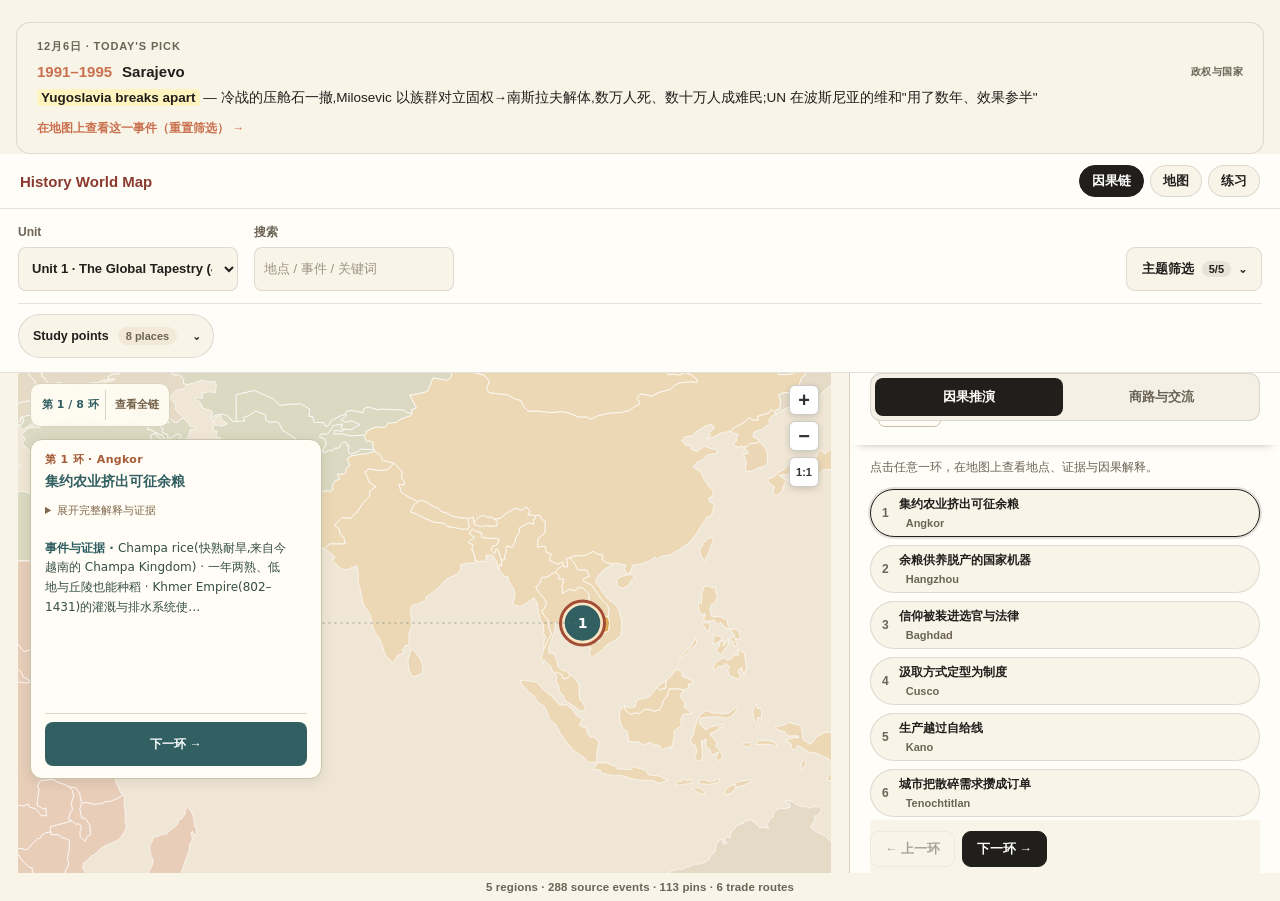
==== commit 84b0084b: "Add shared homepage favorites for World History" ====
--- a/index.html
+++ b/index.html
@@ -841,7 +841,7 @@
         </div>
         <div class="map-events-split">
           <div class="home-map-wrap" id="home-map-embed">
-            <iframe id="worldMapFrame" class="subject-map-frame active" src="world-map.html" title="Interactive world history map" loading="eager" aria-hidden="false"></iframe>
+            <iframe id="worldMapFrame" class="subject-map-frame active" src="world-map.html?v=20261029-favorites" title="Interactive world history map" loading="eager" aria-hidden="false"></iframe>
             <div class="map-overlay map-skeleton" id="mapSkeleton">
               <div class="sk-label" id="skLabel">正在加载地图…</div>
               <div class="sk-bar"></div>
@@ -1001,6 +1001,7 @@
 
   function resetHomeEvents() {
     if (!homeEvents) return;
+    mirrorHomeEventsMarkup.previous = null;
     homeEvents.setAttribute('aria-label', '历史事件');
     homeEvents.innerHTML = `<div class="he-empty">点地图上的数字标点，<br>这里会显示那一站的历史事件</div>`;
   }
@@ -1051,6 +1052,15 @@
   }
 
   // 读 iframe 里刚渲染好的事件,渲染到右侧面板;没选中事件时显示空状态提示
+  // Compare the canonical iframe markup, not the enhanced mirror containing stars.
+  // Repeated count/route notifications must retain focused and pointer-targeted nodes.
+  function mirrorHomeEventsMarkup(markup) {
+    if (mirrorHomeEventsMarkup.previous === markup) return false;
+    homeEvents.innerHTML = markup;
+    mirrorHomeEventsMarkup.previous = markup;
+    return true;
+  }
+  addEventListener('apwh-favorite-refresh', () => { syncHomeEvents(); renderHostStudyDirectory(); styleEmbeddedMap(); });
   function syncHomeEvents() {
     if (!homeEvents || !worldMapFrame) return;
     let doc;
@@ -1092,12 +1102,13 @@
     const emptyHTML = !panelHTML && empty && getComputedStyle(empty).display !== 'none'
       ? `<div class="he-empty">${empty.innerHTML}</div>` : '';
     const focusedStudyTitle = document.activeElement?.matches('#home-events .location-study-title');
-    homeEvents.innerHTML = tabsHTML + panelHTML + emptyHTML;
+    const markupChanged = mirrorHomeEventsMarkup(tabsHTML + panelHTML + emptyHTML);
+    if (!markupChanged && !studyRestore) return null;
     if (focusedStudyTitle) {
       const title = homeEvents.querySelector('.location-study-title');
       if (title) { title.tabIndex=-1; title.focus({ preventScroll:true }); }
     }
-    renderHomeStudyBookends();
+    if (markupChanged) renderHomeStudyBookends();
     if (homeEvents.innerHTML.trim()) {
       homeEvents.scrollTop = causalScroll !== null ? causalScroll : keepCausalScroll ? savedCausalScroll : studyRestore ? studyRestore.scrollTop : 0;
       // 因果链的骨架比右栏高得多(Unit 2→3 有 10 环),每步都复位到顶会把"当前这一环"留在屏幕外。
@@ -1587,7 +1598,7 @@
   todayPick.addEventListener('keydown',e=>{if(e.key==='Enter'||e.key===' '){e.preventDefault();todayPick.click();}});
 
 })();
-</script><script type="module" src="module-bridge.mjs"></script><script>
+</script><script type="module" src="module-bridge.mjs?v=20261029-favorites"></script><script>
 document.getElementById('home-events').addEventListener('click', event => {
   if (!event.target.closest('[data-preview-directory]')) return;
   const directory = document.getElementById('hostStudyDirectory');
